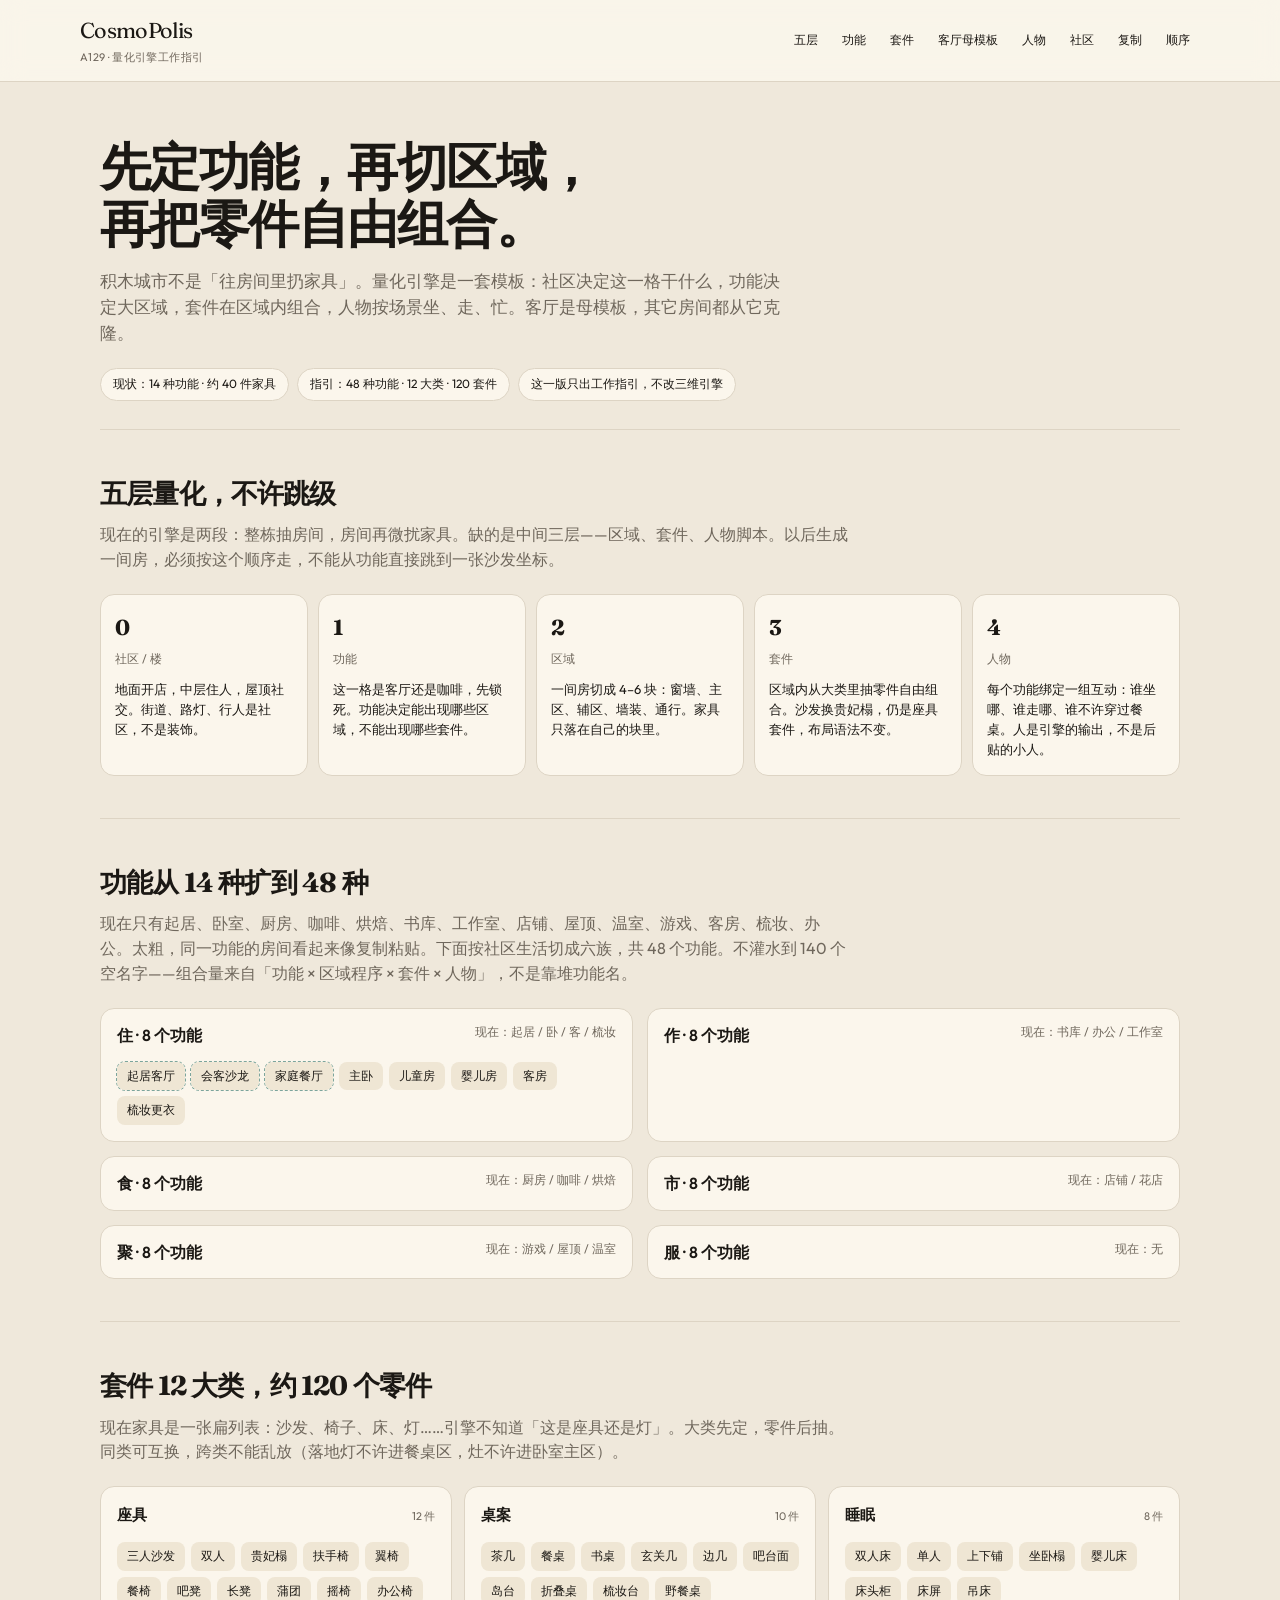
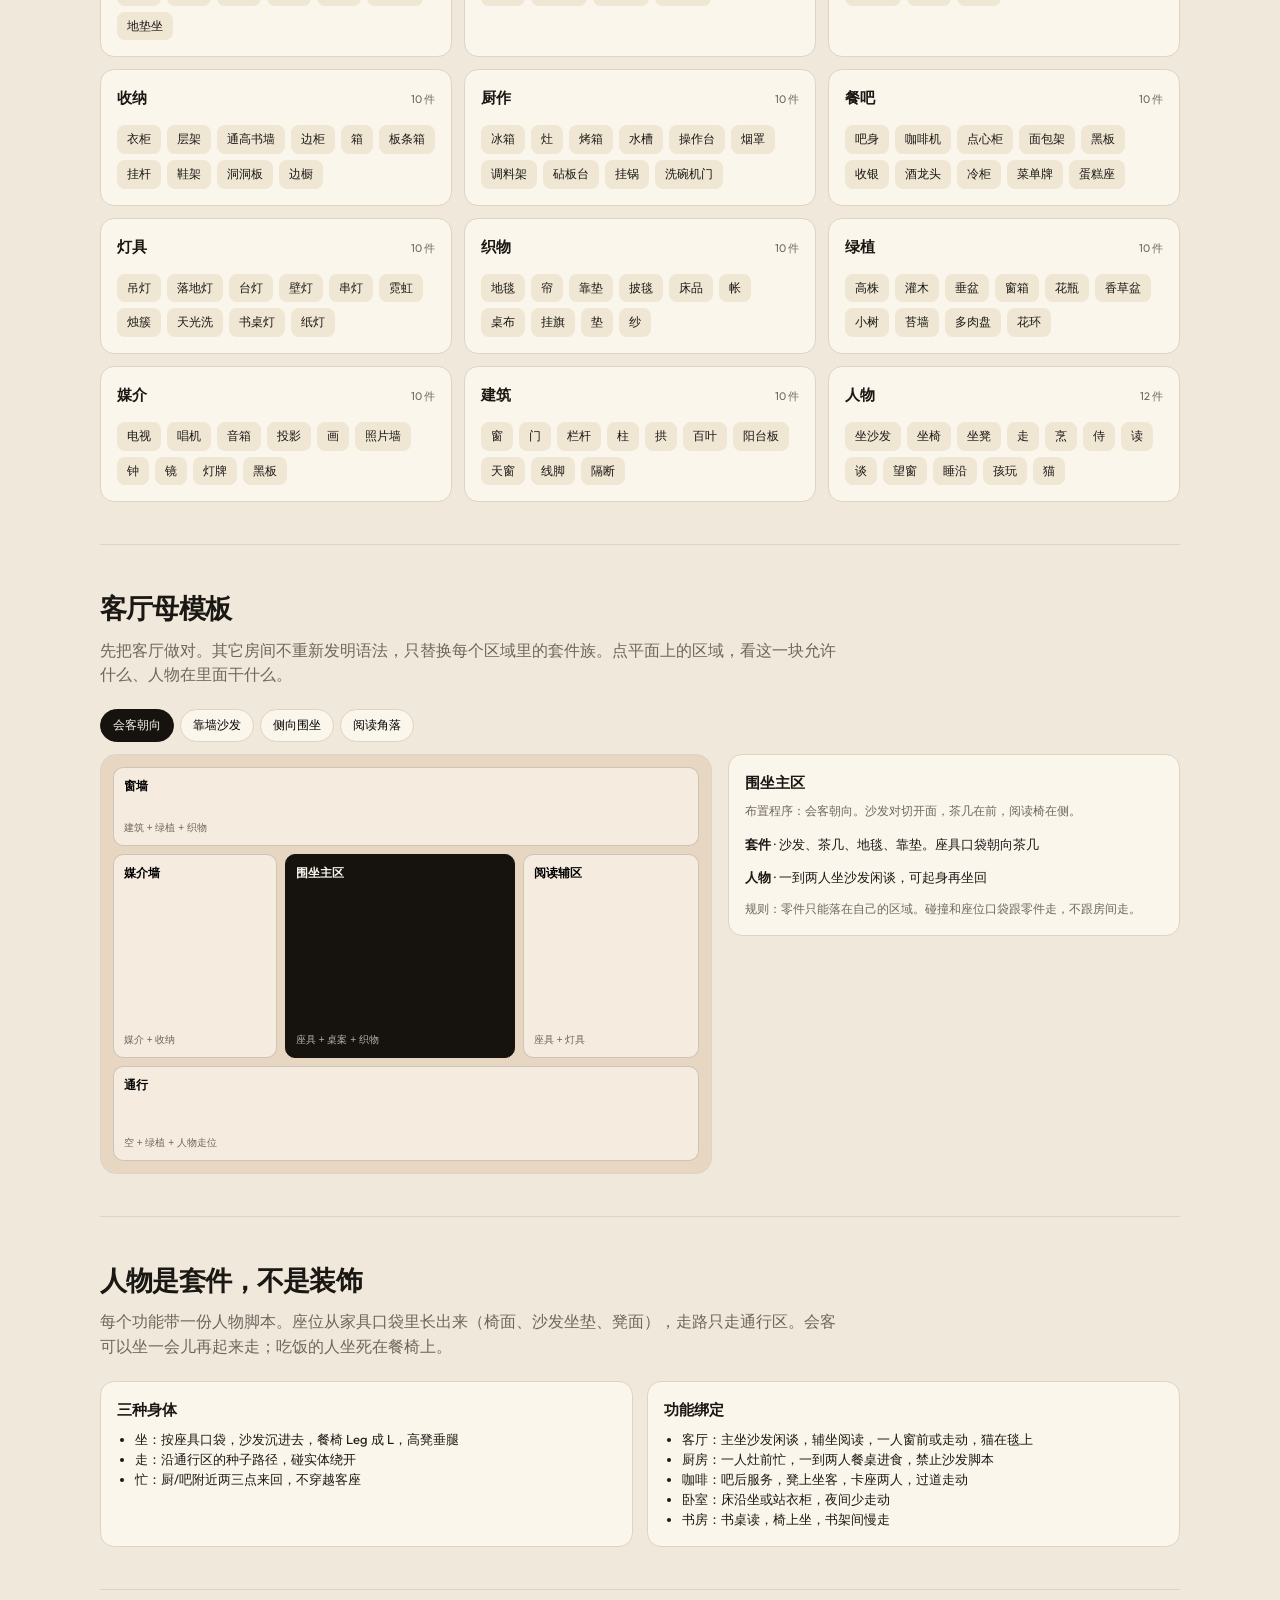
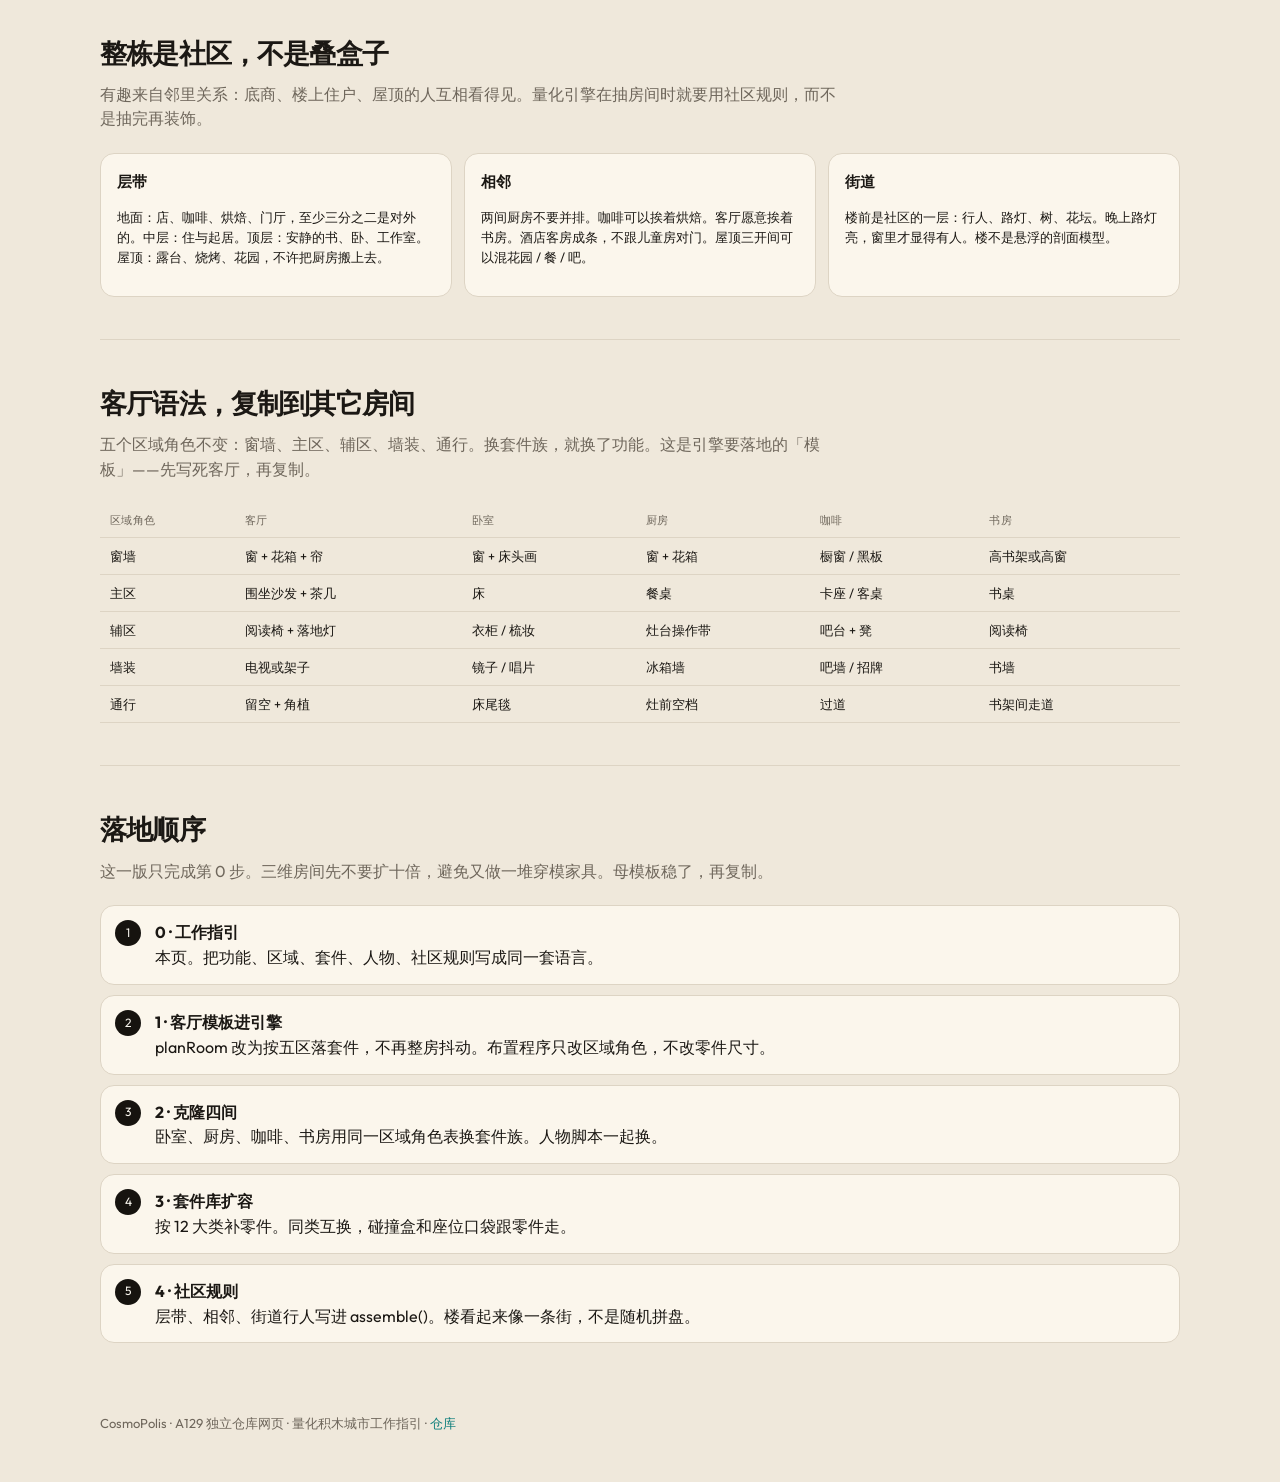
==== index.html @ ed9d6961 "CosmoPolis 量化引擎工作指引：客厅母模板" ====
<!doctype html>
<html lang="zh-Hans">
<head>
  <meta charset="utf-8" />
  <meta name="viewport" content="width=device-width, initial-scale=1" />
  <title>CosmoPolis · 量化引擎工作指引</title>
  <meta name="description" content="A129 独立仓库网页。积木城市的量化设计引擎：先定功能，再切区域，再拼套件，人物按场景互动。客厅是母模板。" />
  <link rel="icon" href="./favicon.svg" type="image/svg+xml" />
  <link rel="preconnect" href="https://fonts.googleapis.com" />
  <link rel="preconnect" href="https://fonts.gstatic.com" crossorigin />
  <link href="https://fonts.googleapis.com/css2?family=Fraunces:opsz,wght@9..144,500;9..144,600;9..144,700&family=Outfit:wght@400;500;600&display=swap" rel="stylesheet" />
  <style>
    :root {
      --bg: #efe8db;
      --surface: #fbf6ec;
      --surface-2: #efe6d4;
      --fg: #1b1814;
      --muted: #6f675c;
      --faint: #9a9186;
      --accent: #0f7f7c;
      --accent-fg: #f7f4ec;
      --ink: #16130f;
      --line: #ddd4c4;
      --display: "Fraunces", ui-serif, Georgia, serif;
      --sans: "Outfit", ui-sans-serif, system-ui, sans-serif;
      --radius: 16px;
      --shadow: 0 10px 40px rgba(22, 19, 15, 0.08);
    }
    * { box-sizing: border-box; }
    html { scroll-behavior: smooth; }
    body {
      margin: 0;
      background: var(--bg);
      color: var(--fg);
      font-family: var(--sans);
      line-height: 1.55;
      -webkit-font-smoothing: antialiased;
    }
    a { color: var(--accent); text-decoration: none; }
    a:hover { text-decoration: underline; }
    .wrap { max-width: 1120px; margin: 0 auto; padding: 0 20px; }
    header.top {
      position: sticky; top: 0; z-index: 20;
      background: color-mix(in oklab, var(--surface) 88%, transparent);
      backdrop-filter: blur(12px);
      border-bottom: 1px solid var(--line);
    }
    .top-inner { display: flex; align-items: center; justify-content: space-between; gap: 16px; padding: 14px 0; }
    .brand { font-family: var(--display); font-size: 1.35rem; letter-spacing: -0.03em; }
    .brand span { display: block; font-family: var(--sans); font-size: 11px; color: var(--muted); letter-spacing: 0.04em; margin-top: 2px; }
    nav.toc { display: flex; gap: 4px; flex-wrap: wrap; }
    nav.toc a {
      color: var(--fg); font-size: 12px; padding: 6px 10px; border-radius: 999px;
      background: transparent; text-decoration: none;
    }
    nav.toc a:hover, nav.toc a.on { background: var(--ink); color: var(--accent-fg); }
    .hero { padding: 56px 0 28px; }
    h1 { font-family: var(--display); font-size: clamp(2.1rem, 4vw, 3.4rem); line-height: 1.12; letter-spacing: -0.03em; margin: 0 0 16px; font-weight: 600; }
    .lede { font-size: 1.05rem; color: var(--muted); max-width: 62ch; margin: 0; }
    .pills { display: flex; flex-wrap: wrap; gap: 8px; margin-top: 22px; }
    .pill { font-size: 12px; padding: 6px 12px; border-radius: 999px; background: var(--surface); border: 1px solid var(--line); }
    section { padding: 42px 0; border-top: 1px solid var(--line); }
    h2 { font-family: var(--display); font-size: 1.7rem; margin: 0 0 8px; letter-spacing: -0.03em; }
    h3 { font-size: 0.92rem; margin: 22px 0 10px; letter-spacing: 0.04em; text-transform: uppercase; color: var(--muted); font-weight: 600; }
    p.sec { color: var(--muted); max-width: 68ch; margin: 0 0 22px; }
    .layers { display: grid; grid-template-columns: repeat(5, 1fr); gap: 10px; }
    .layer {
      background: var(--surface); border: 1px solid var(--line); border-radius: 14px; padding: 16px 14px;
      min-height: 148px;
    }
    .layer b { display: block; font-family: var(--display); font-size: 1.35rem; letter-spacing: -0.03em; }
    .layer small { display: block; color: var(--muted); font-size: 12px; margin: 6px 0 10px; }
    .layer p { margin: 0; font-size: 13px; }
    .grid-2 { display: grid; grid-template-columns: 1fr 1fr; gap: 14px; }
    .grid-3 { display: grid; grid-template-columns: repeat(3, 1fr); gap: 12px; }
    .card { background: var(--surface); border: 1px solid var(--line); border-radius: 14px; padding: 16px; }
    .card h4 { margin: 0 0 8px; font-size: 15px; }
    .card p, .card li { font-size: 13px; color: var(--fg); }
    .card ul { margin: 0; padding-left: 1.1em; }
    .fam { border: 1px solid var(--line); border-radius: 14px; background: var(--surface); overflow: hidden; }
    .fam summary {
      cursor: pointer; list-style: none; padding: 14px 16px; font-weight: 600; display: flex; justify-content: space-between; gap: 12px;
    }
    .fam summary::-webkit-details-marker { display: none; }
    .fam summary em { font-style: normal; color: var(--muted); font-weight: 400; font-size: 12px; }
    .fam .body { padding: 0 16px 16px; display: flex; flex-wrap: wrap; gap: 6px; }
    .chip { font-size: 12px; padding: 5px 10px; border-radius: 8px; background: var(--surface-2); }
    .now { outline: 1px dashed color-mix(in oklab, var(--accent) 55%, var(--line)); }
    .kit-head { display: flex; justify-content: space-between; align-items: baseline; gap: 8px; margin-bottom: 8px; }
    .kit-head span { font-size: 11px; color: var(--muted); }
    .plan-wrap { display: grid; grid-template-columns: 1.15fr 0.85fr; gap: 16px; align-items: start; }
    .plan {
      background: #e7d7c2; border-radius: 16px; padding: 12px; display: grid;
      grid-template-columns: 28% 1fr 30%;
      grid-template-rows: 20% 1fr 24%;
      min-height: 420px; gap: 8px;
      border: 1px solid var(--line);
    }
    .zone {
      border: 1px solid color-mix(in oklab, var(--ink) 18%, transparent);
      border-radius: 10px; background: color-mix(in oklab, var(--surface) 70%, transparent);
      padding: 10px; cursor: pointer; font-size: 12px; display: flex; flex-direction: column; justify-content: space-between;
      transition: background 150ms cubic-bezier(0.22, 1, 0.36, 1), transform 150ms cubic-bezier(0.22, 1, 0.36, 1);
    }
    .zone:hover { background: var(--surface); }
    .zone.active { background: var(--ink); color: var(--accent-fg); border-color: var(--ink); }
    .zone.active small { color: color-mix(in oklab, var(--accent-fg) 70%, transparent); }
    .zone small { color: var(--muted); }
    .z-win { grid-column: 1 / -1; }
    .z-circ { grid-column: 1 / -1; }
    .prog { display: flex; flex-wrap: wrap; gap: 6px; margin: 0 0 12px; }
    .prog button {
      font: inherit; font-size: 12px; border: 1px solid var(--line); background: var(--surface); border-radius: 999px; padding: 6px 12px; cursor: pointer;
    }
    .prog button.on { background: var(--ink); color: var(--accent-fg); border-color: var(--ink); }
    table { width: 100%; border-collapse: collapse; font-size: 13px; }
    th, td { text-align: left; padding: 8px 10px; border-bottom: 1px solid var(--line); vertical-align: top; }
    th { color: var(--muted); font-weight: 500; font-size: 11px; letter-spacing: 0.04em; text-transform: uppercase; }
    .steps { counter-reset: step; display: grid; gap: 10px; }
    .step { background: var(--surface); border: 1px solid var(--line); border-radius: 14px; padding: 14px 16px 14px 54px; position: relative; }
    .step::before {
      counter-increment: step; content: counter(step);
      position: absolute; left: 14px; top: 14px; width: 26px; height: 26px; border-radius: 50%;
      background: var(--ink); color: var(--accent-fg); display: grid; place-items: center; font-size: 12px;
    }
    footer { padding: 28px 0 48px; color: var(--muted); font-size: 13px; }
    @media (max-width: 860px) {
      .layers, .grid-2, .grid-3, .plan-wrap { grid-template-columns: 1fr; }
      .plan { min-height: 360px; }
      nav.toc { display: none; }
      h1 { font-size: 2rem; }
    }
    @media (prefers-reduced-motion: reduce) {
      html { scroll-behavior: auto; }
      .zone { transition: none; }
    }
  </style>
</head>
<body>
  <header class="top">
    <div class="wrap top-inner">
      <div class="brand">CosmoPolis<span>A129 · 量化引擎工作指引</span></div>
      <nav class="toc">
        <a href="#layers">五层</a>
        <a href="#functions">功能</a>
        <a href="#kits">套件</a>
        <a href="#living">客厅母模板</a>
        <a href="#people">人物</a>
        <a href="#city">社区</a>
        <a href="#clone">复制</a>
        <a href="#phases">顺序</a>
      </nav>
    </div>
  </header>

  <main class="wrap">
    <div class="hero">
      <h1>先定功能，再切区域，<br />再把零件自由组合。</h1>
      <p class="lede">
        积木城市不是「往房间里扔家具」。量化引擎是一套模板：社区决定这一格干什么，功能决定大区域，套件在区域内组合，人物按场景坐、走、忙。客厅是母模板，其它房间都从它克隆。
      </p>
      <div class="pills">
        <span class="pill">现状：14 种功能 · 约 40 件家具</span>
        <span class="pill">指引：48 种功能 · 12 大类 · 120 套件</span>
        <span class="pill">这一版只出工作指引，不改三维引擎</span>
      </div>
    </div>

    <section id="layers">
      <h2>五层量化，不许跳级</h2>
      <p class="sec">现在的引擎是两段：整栋抽房间，房间再微扰家具。缺的是中间三层——区域、套件、人物脚本。以后生成一间房，必须按这个顺序走，不能从功能直接跳到一张沙发坐标。</p>
      <div class="layers">
        <article class="layer">
          <b>0</b><small>社区 / 楼</small>
          <p>地面开店，中层住人，屋顶社交。街道、路灯、行人是社区，不是装饰。</p>
        </article>
        <article class="layer">
          <b>1</b><small>功能</small>
          <p>这一格是客厅还是咖啡，先锁死。功能决定能出现哪些区域，不能出现哪些套件。</p>
        </article>
        <article class="layer">
          <b>2</b><small>区域</small>
          <p>一间房切成 4–6 块：窗墙、主区、辅区、墙装、通行。家具只落在自己的块里。</p>
        </article>
        <article class="layer">
          <b>3</b><small>套件</small>
          <p>区域内从大类里抽零件自由组合。沙发换贵妃榻，仍是座具套件，布局语法不变。</p>
        </article>
        <article class="layer">
          <b>4</b><small>人物</small>
          <p>每个功能绑定一组互动：谁坐哪、谁走哪、谁不许穿过餐桌。人是引擎的输出，不是后贴的小人。</p>
        </article>
      </div>
    </section>

    <section id="functions">
      <h2>功能从 14 种扩到 48 种</h2>
      <p class="sec">
        现在只有起居、卧室、厨房、咖啡、烘焙、书库、工作室、店铺、屋顶、温室、游戏、客房、梳妆、办公。太粗，同一功能的房间看起来像复制粘贴。下面按社区生活切成六族，共 48 个功能。不灌水到 140 个空名字——组合量来自「功能 × 区域程序 × 套件 × 人物」，不是靠堆功能名。
      </p>
      <div class="grid-2" id="fn-list"></div>
    </section>

    <section id="kits">
      <h2>套件 12 大类，约 120 个零件</h2>
      <p class="sec">
        现在家具是一张扁列表：沙发、椅子、床、灯……引擎不知道「这是座具还是灯」。大类先定，零件后抽。同类可互换，跨类不能乱放（落地灯不许进餐桌区，灶不许进卧室主区）。
      </p>
      <div class="grid-3" id="kit-list"></div>
    </section>

    <section id="living">
      <h2>客厅母模板</h2>
      <p class="sec">先把客厅做对。其它房间不重新发明语法，只替换每个区域里的套件族。点平面上的区域，看这一块允许什么、人物在里面干什么。</p>
      <div class="prog" id="programs"></div>
      <div class="plan-wrap">
        <div>
          <div class="plan" id="plan"></div>
        </div>
        <aside class="card" id="zone-detail">
          <h4>点一个区域</h4>
          <p>窗墙、围坐、阅读角、媒介墙、通行，五块把一间客厅说完。</p>
        </aside>
      </div>
    </section>

    <section id="people">
      <h2>人物是套件，不是装饰</h2>
      <p class="sec">每个功能带一份人物脚本。座位从家具口袋里长出来（椅面、沙发坐垫、凳面），走路只走通行区。会客可以坐一会儿再起来走；吃饭的人坐死在餐椅上。</p>
      <div class="grid-2">
        <article class="card">
          <h4>三种身体</h4>
          <ul>
            <li>坐：按座具口袋，沙发沉进去，餐椅 Leg 成 L，高凳垂腿</li>
            <li>走：沿通行区的种子路径，碰实体绕开</li>
            <li>忙：厨/吧附近两三点来回，不穿越客座</li>
          </ul>
        </article>
        <article class="card">
          <h4>功能绑定</h4>
          <ul>
            <li>客厅：主坐沙发闲谈，辅坐阅读，一人窗前或走动，猫在毯上</li>
            <li>厨房：一人灶前忙，一到两人餐桌进食，禁止沙发脚本</li>
            <li>咖啡：吧后服务，凳上坐客，卡座两人，过道走动</li>
            <li>卧室：床沿坐或站衣柜，夜间少走动</li>
            <li>书房：书桌读，椅上坐，书架间慢走</li>
          </ul>
        </article>
      </div>
    </section>

    <section id="city">
      <h2>整栋是社区，不是叠盒子</h2>
      <p class="sec">有趣来自邻里关系：底商、楼上住户、屋顶的人互相看得见。量化引擎在抽房间时就要用社区规则，而不是抽完再装饰。</p>
      <div class="grid-3">
        <article class="card">
          <h4>层带</h4>
          <p>地面：店、咖啡、烘焙、门厅，至少三分之二是对外的。中层：住与起居。顶层：安静的书、卧、工作室。屋顶：露台、烧烤、花园，不许把厨房搬上去。</p>
        </article>
        <article class="card">
          <h4>相邻</h4>
          <p>两间厨房不要并排。咖啡可以挨着烘焙。客厅愿意挨着书房。酒店客房成条，不跟儿童房对门。屋顶三开间可以混花园 / 餐 / 吧。</p>
        </article>
        <article class="card">
          <h4>街道</h4>
          <p>楼前是社区的一层：行人、路灯、树、花坛。晚上路灯亮，窗里才显得有人。楼不是悬浮的剖面模型。</p>
        </article>
      </div>
    </section>

    <section id="clone">
      <h2>客厅语法，复制到其它房间</h2>
      <p class="sec">五个区域角色不变：窗墙、主区、辅区、墙装、通行。换套件族，就换了功能。这是引擎要落地的「模板」——先写死客厅，再复制。</p>
      <div style="overflow-x:auto">
        <table>
          <thead>
            <tr><th>区域角色</th><th>客厅</th><th>卧室</th><th>厨房</th><th>咖啡</th><th>书房</th></tr>
          </thead>
          <tbody>
            <tr><td>窗墙</td><td>窗 + 花箱 + 帘</td><td>窗 + 床头画</td><td>窗 + 花箱</td><td>橱窗 / 黑板</td><td>高书架或高窗</td></tr>
            <tr><td>主区</td><td>围坐沙发 + 茶几</td><td>床</td><td>餐桌</td><td>卡座 / 客桌</td><td>书桌</td></tr>
            <tr><td>辅区</td><td>阅读椅 + 落地灯</td><td>衣柜 / 梳妆</td><td>灶台操作带</td><td>吧台 + 凳</td><td>阅读椅</td></tr>
            <tr><td>墙装</td><td>电视或架子</td><td>镜子 / 唱片</td><td>冰箱墙</td><td>吧墙 / 招牌</td><td>书墙</td></tr>
            <tr><td>通行</td><td>留空 + 角植</td><td>床尾毯</td><td>灶前空档</td><td>过道</td><td>书架间走道</td></tr>
          </tbody>
        </table>
      </div>
    </section>

    <section id="phases">
      <h2>落地顺序</h2>
      <p class="sec">这一版只完成第 0 步。三维房间先不要扩十倍，避免又做一堆穿模家具。母模板稳了，再复制。</p>
      <div class="steps">
        <div class="step"><strong>0 · 工作指引</strong><br />本页。把功能、区域、套件、人物、社区规则写成同一套语言。</div>
        <div class="step"><strong>1 · 客厅模板进引擎</strong><br />planRoom 改为按五区落套件，不再整房抖动。布置程序只改区域角色，不改零件尺寸。</div>
        <div class="step"><strong>2 · 克隆四间</strong><br />卧室、厨房、咖啡、书房用同一区域角色表换套件族。人物脚本一起换。</div>
        <div class="step"><strong>3 · 套件库扩容</strong><br />按 12 大类补零件。同类互换，碰撞盒和座位口袋跟零件走。</div>
        <div class="step"><strong>4 · 社区规则</strong><br />层带、相邻、街道行人写进 assemble()。楼看起来像一条街，不是随机拼盘。</div>
      </div>
    </section>

    <footer>
      CosmoPolis · A129 独立仓库网页 · 量化积木城市工作指引
      · <a href="https://github.com/dannyling111/a129-cosmopolis">仓库</a>
    </footer>
  </main>

  <script>
    const FNS = [
      { id: "dwell", name: "住", n: "8", now: "起居 / 卧 / 客 / 梳妆", items: ["起居客厅","会客沙龙","家庭餐厅","主卧","儿童房","婴儿房","客房","梳妆更衣"] },
      { id: "make", name: "作", n: "8", now: "书库 / 办公 / 工作室", items: ["书房","墙到墙书库","共工位","音乐室","画室","缝纫间","木作间","暗房"] },
      { id: "cook", name: "食", n: "8", now: "厨房 / 咖啡 / 烘焙", items: ["家庭厨房","开放餐厨","咖啡吧","烘焙工坊","茶室","酒铺吧","果汁吧","街角馅饼"] },
      { id: "shop", name: "市", n: "8", now: "店铺 / 花店", items: ["花店","书店","杂货","唱片行","服装橱窗","理发","自行车铺","门厅接待"] },
      { id: "gather", name: "聚", n: "8", now: "游戏 / 屋顶 / 温室", items: ["儿童游戏","小展厅","放映角","瑜伽垫间","温室","屋顶花园","屋顶烧烤","屋顶餐廊"] },
      { id: "service", name: "服", n: "8", now: "无", items: ["楼梯厅","洗衣","信箱间","车棚","储藏","水房花槽","值班小间","连廊"] },
    ];
    const KITS = [
      { name: "座具", n: 12, items: ["三人沙发","双人","贵妃榻","扶手椅","翼椅","餐椅","吧凳","长凳","蒲团","摇椅","办公椅","地垫坐"] },
      { name: "桌案", n: 10, items: ["茶几","餐桌","书桌","玄关几","边几","吧台面","岛台","折叠桌","梳妆台","野餐桌"] },
      { name: "睡眠", n: 8, items: ["双人床","单人","上下铺","坐卧榻","婴儿床","床头柜","床屏","吊床"] },
      { name: "收纳", n: 10, items: ["衣柜","层架","通高书墙","边柜","箱","板条箱","挂杆","鞋架","洞洞板","边橱"] },
      { name: "厨作", n: 10, items: ["冰箱","灶","烤箱","水槽","操作台","烟罩","调料架","砧板台","挂锅","洗碗机门"] },
      { name: "餐吧", n: 10, items: ["吧身","咖啡机","点心柜","面包架","黑板","收银","酒龙头","冷柜","菜单牌","蛋糕座"] },
      { name: "灯具", n: 10, items: ["吊灯","落地灯","台灯","壁灯","串灯","霓虹","烛簇","天光洗","书桌灯","纸灯"] },
      { name: "织物", n: 10, items: ["地毯","帘","靠垫","披毯","床品","帐","桌布","挂旗","垫","纱"] },
      { name: "绿植", n: 10, items: ["高株","灌木","垂盆","窗箱","花瓶","香草盆","小树","苔墙","多肉盘","花环"] },
      { name: "媒介", n: 10, items: ["电视","唱机","音箱","投影","画","照片墙","钟","镜","灯牌","黑板"] },
      { name: "建筑", n: 10, items: ["窗","门","栏杆","柱","拱","百叶","阳台板","天窗","线脚","隔断"] },
      { name: "人物", n: 12, items: ["坐沙发","坐椅","坐凳","走","烹","侍","读","谈","望窗","睡沿","孩玩","猫"] },
    ];
    const PROGRAMS = [
      { id: 0, name: "会客朝向", hint: "沙发对切开面，茶几在前，阅读椅在侧。" },
      { id: 1, name: "靠墙沙发", hint: "沙发贴窗墙，围坐退到房间深处。" },
      { id: 2, name: "侧向围坐", hint: "沙发沿侧墙，媒介墙正对切开面。" },
      { id: 3, name: "阅读角落", hint: "主区缩小，阅读椅和灯变成主角。" },
    ];
    const ZONES = [
      { id: "win", name: "窗墙", cls: "z-win", kits: "窗、花箱、帘、窗下暖气或矮柜", people: "可站一人望街，不设座", role: "建筑 + 绿植 + 织物" },
      { id: "media", name: "媒介墙", cls: "", kits: "电视或通高架、画、唱片、落地灯避开主区", people: "不坐在这里，只经过", role: "媒介 + 收纳" },
      { id: "lounge", name: "围坐主区", cls: "", kits: "沙发、茶几、地毯、靠垫。座具口袋朝向茶几", people: "一到两人坐沙发闲谈，可起身再坐回", role: "座具 + 桌案 + 织物" },
      { id: "read", name: "阅读辅区", cls: "", kits: "扶手椅、边几、落地灯、一小盆绿植", people: "一人坐着读，面向主区或窗", role: "座具 + 灯具" },
      { id: "circ", name: "通行", cls: "z-circ", kits: "角植、偶尔猫。禁止大餐桌、禁止落地灯插在路中间", people: "走动只走这一带，路径绕开主区和辅区", role: "空 + 绿植 + 人物走位" },
    ];

    const fnBox = document.getElementById("fn-list");
    FNS.forEach((f) => {
      const d = document.createElement("details");
      d.className = "fam";
      d.open = f.id === "dwell";
      d.innerHTML = `<summary>${f.name} · ${f.items.length} 个功能 <em>现在：${f.now}</em></summary><div class="body">${f.items.map((x,i) => `<span class="chip${i<3 && f.id!=="service" ? " now" : ""}">${x}</span>`).join("")}</div>`;
      fnBox.appendChild(d);
    });

    const kitBox = document.getElementById("kit-list");
    KITS.forEach((k) => {
      const el = document.createElement("article");
      el.className = "card";
      el.innerHTML = `<div class="kit-head"><h4>${k.name}</h4><span>${k.items.length} 件</span></div><div class="body" style="display:flex;flex-wrap:wrap;gap:6px">${k.items.map((x) => `<span class="chip">${x}</span>`).join("")}</div>`;
      kitBox.appendChild(el);
    });

    const plan = document.getElementById("plan");
    const detail = document.getElementById("zone-detail");
    const prog = document.getElementById("programs");
    let activeProg = 0;
    let activeZone = "lounge";

    function renderPrograms() {
      prog.innerHTML = PROGRAMS.map((p) => `<button type="button" class="${p.id===activeProg?"on":""}" data-p="${p.id}">${p.name}</button>`).join("");
      prog.querySelectorAll("button").forEach((b) => b.onclick = () => { activeProg = +b.dataset.p; renderPrograms(); renderPlan(); renderDetail(); });
    }
    function renderPlan() {
      plan.innerHTML = ZONES.map((z) => `<button type="button" class="zone ${z.cls} ${z.id===activeZone?"active":""}" data-z="${z.id}"><strong>${z.name}</strong><small>${z.role}</small></button>`).join("");
      plan.querySelectorAll(".zone").forEach((b) => b.onclick = () => { activeZone = b.dataset.z; renderPlan(); renderDetail(); });
    }
    function renderDetail() {
      const z = ZONES.find((x) => x.id === activeZone);
      const p = PROGRAMS[activeProg];
      detail.innerHTML = `<h4>${z.name}</h4><p style="color:var(--muted);font-size:12px;margin:0 0 10px">布置程序：${p.name}。${p.hint}</p><p><strong>套件</strong> · ${z.kits}</p><p><strong>人物</strong> · ${z.people}</p><p style="color:var(--muted);font-size:12px;margin:12px 0 0">规则：零件只能落在自己的区域。碰撞和座位口袋跟零件走，不跟房间走。</p>`;
    }
    renderPrograms(); renderPlan(); renderDetail();
  </script>
</body>
</html>
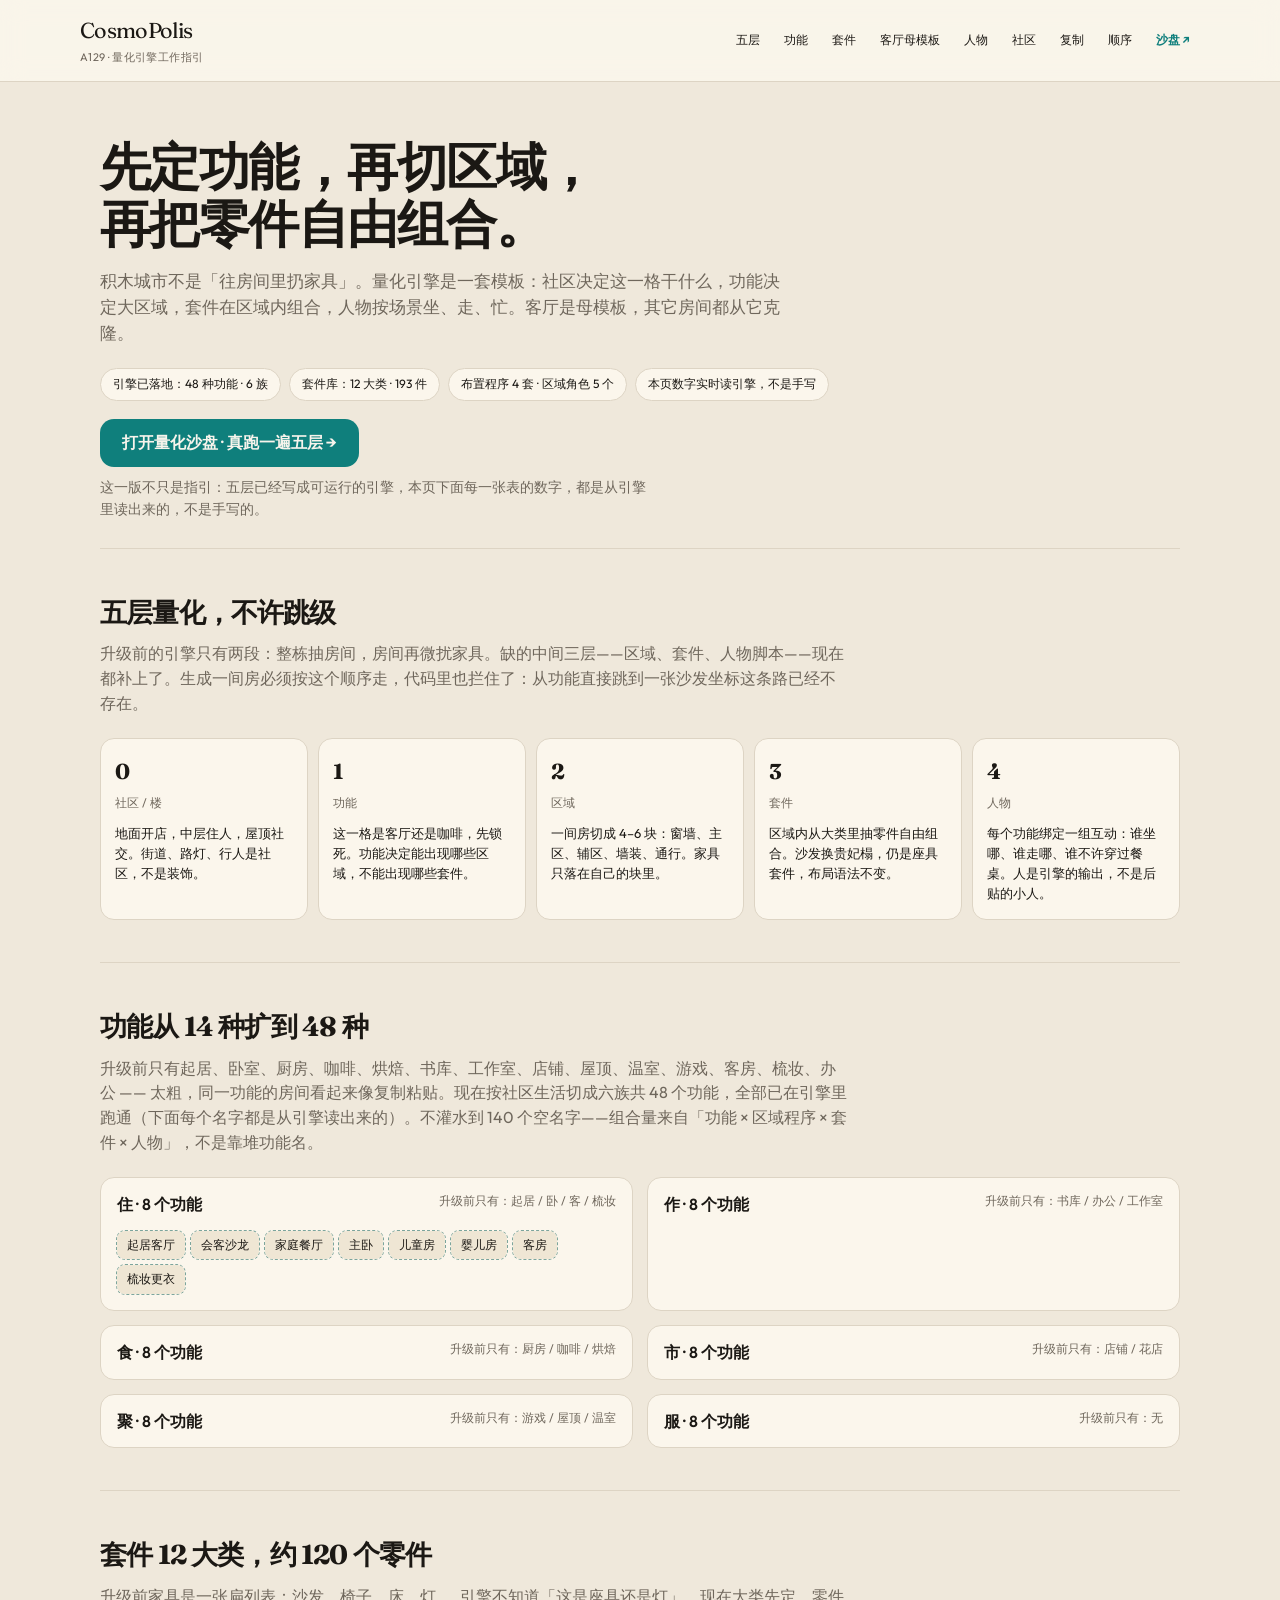
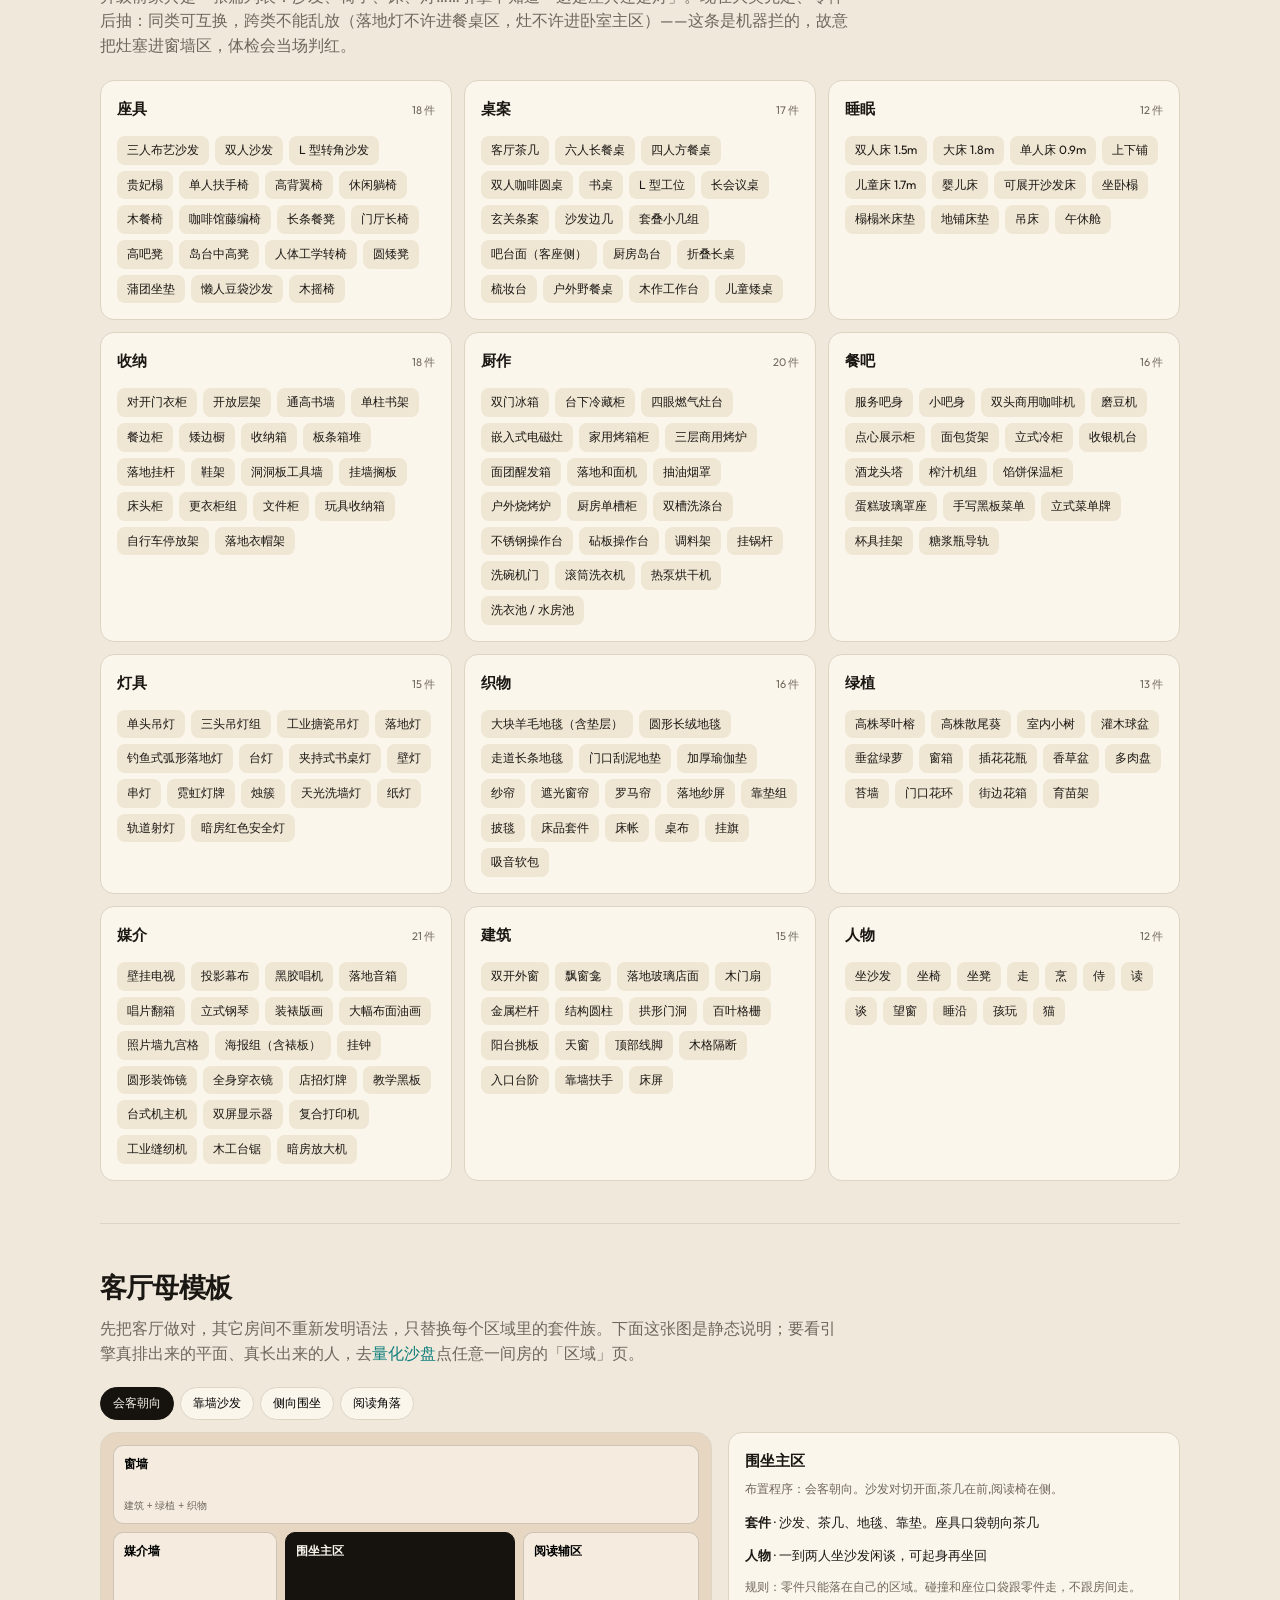
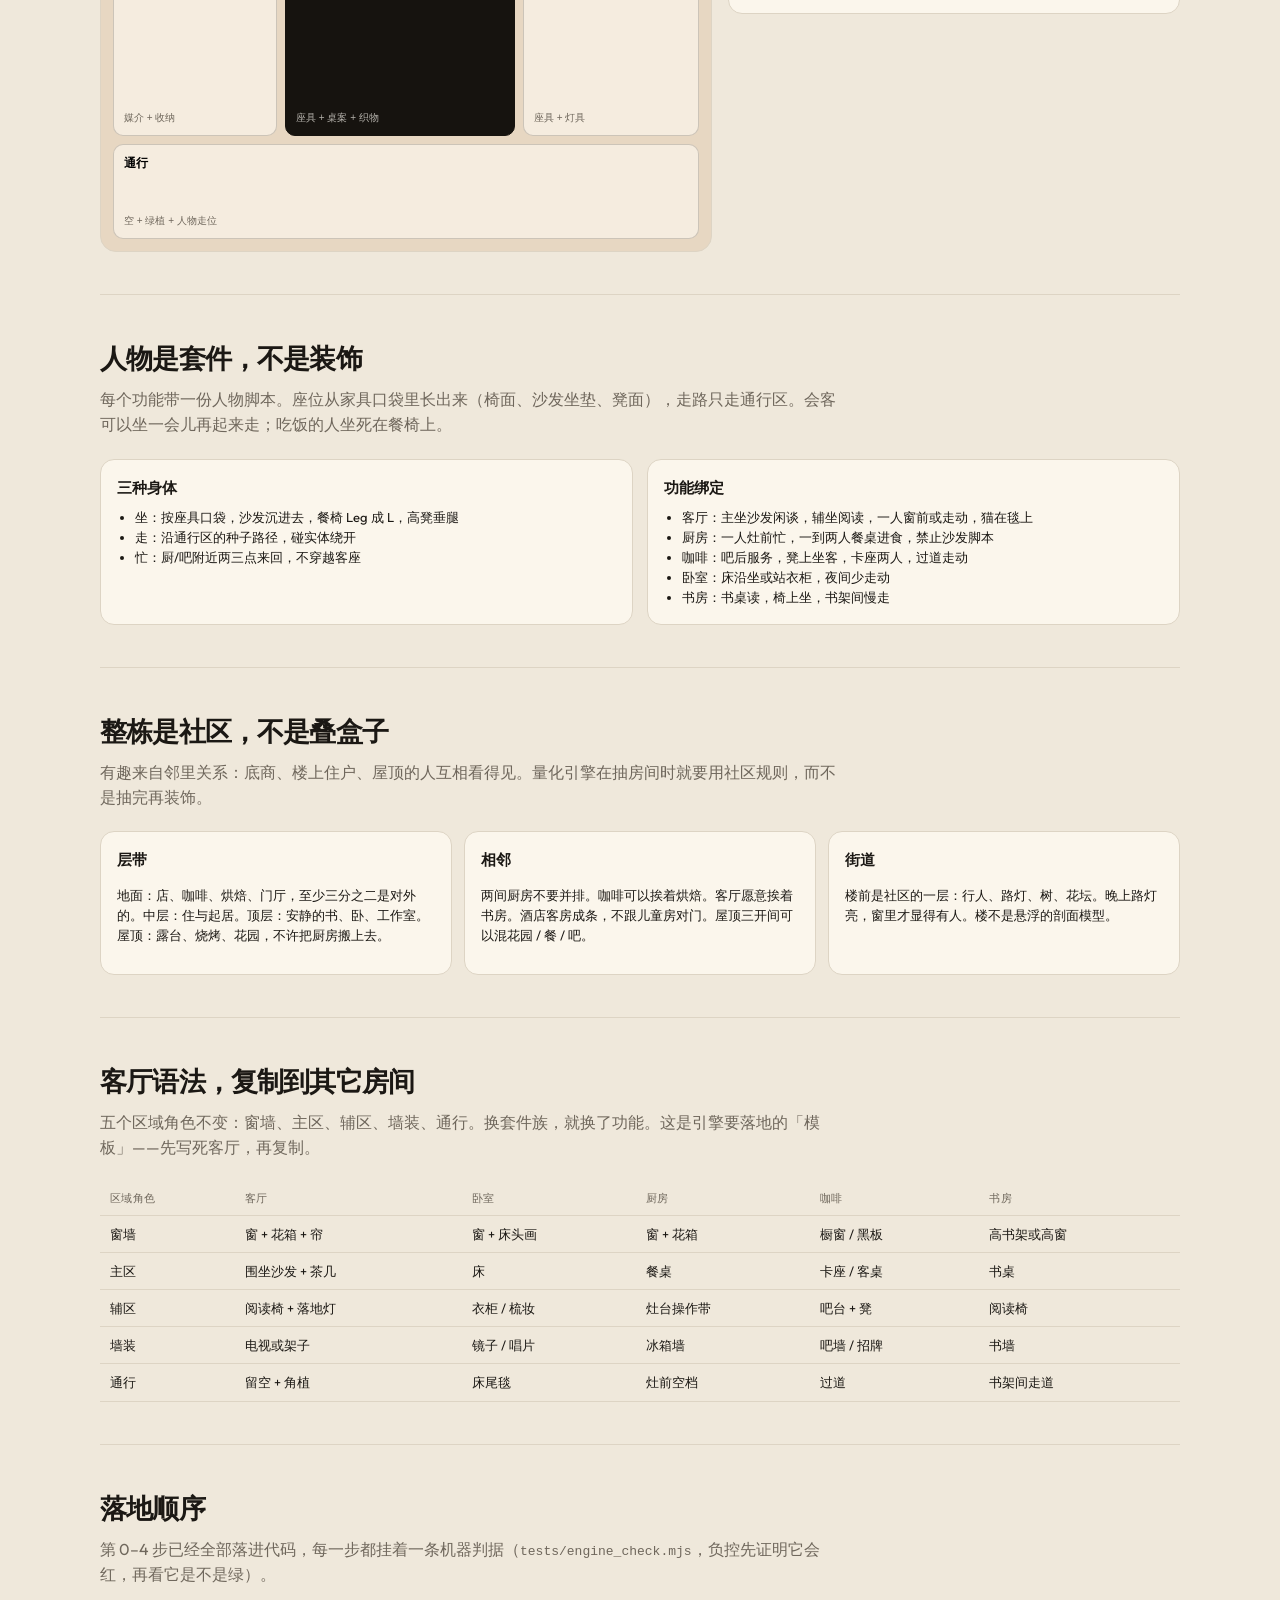
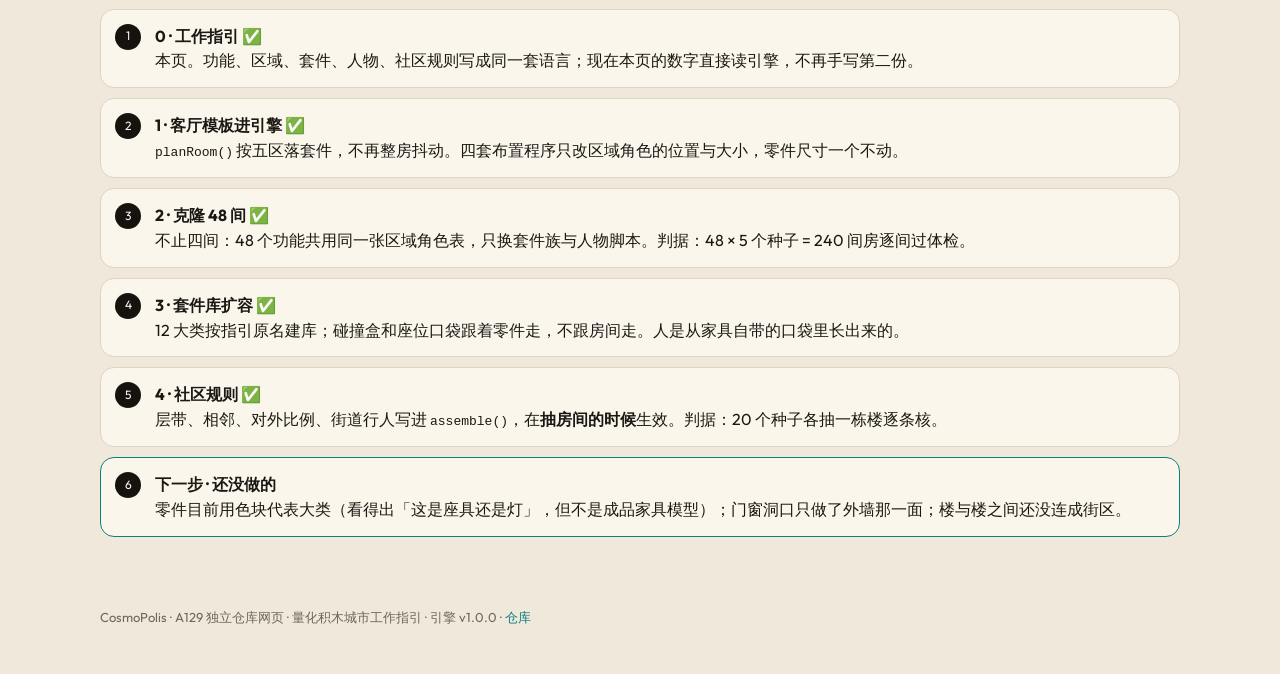
==== commit 01c8b489: "feat: 把量化指引升级成可运行引擎 + 量化沙盘 工作指引原来只有文字,五层(社区→功能→区域→套件→人物)没有一层能跑。 这一版把它写成零依赖 ES module 引擎,并加一个手机触控的沙盘页" ====
--- a/index.html
+++ b/index.html
@@ -149,6 +149,7 @@
         <a href="#city">社区</a>
         <a href="#clone">复制</a>
         <a href="#phases">顺序</a>
+        <a href="./studio.html" style="color:var(--accent);font-weight:600">沙盘 ↗</a>
       </nav>
     </div>
   </header>
@@ -159,16 +160,23 @@
       <p class="lede">
         积木城市不是「往房间里扔家具」。量化引擎是一套模板：社区决定这一格干什么，功能决定大区域，套件在区域内组合，人物按场景坐、走、忙。客厅是母模板，其它房间都从它克隆。
       </p>
-      <div class="pills">
-        <span class="pill">现状：14 种功能 · 约 40 件家具</span>
-        <span class="pill">指引：48 种功能 · 12 大类 · 120 套件</span>
-        <span class="pill">这一版只出工作指引，不改三维引擎</span>
-      </div>
+      <div class="pills" id="live-pills">
+        <span class="pill">正在读引擎…</span>
+      </div>
+      <p style="margin:18px 0 0">
+        <a href="./studio.html" style="display:inline-flex;align-items:center;gap:10px;min-height:48px;padding:0 22px;
+           background:var(--accent);color:var(--accent-fg);border-radius:14px;font-weight:600;text-decoration:none">
+          打开量化沙盘 · 真跑一遍五层 →
+        </a>
+      </p>
+      <p class="lede" style="font-size:14px;color:var(--muted);margin-top:10px">
+        这一版不只是指引：五层已经写成可运行的引擎，本页下面每一张表的数字，都是从引擎里读出来的，不是手写的。
+      </p>
     </div>
 
     <section id="layers">
       <h2>五层量化，不许跳级</h2>
-      <p class="sec">现在的引擎是两段：整栋抽房间，房间再微扰家具。缺的是中间三层——区域、套件、人物脚本。以后生成一间房，必须按这个顺序走，不能从功能直接跳到一张沙发坐标。</p>
+      <p class="sec">升级前的引擎只有两段：整栋抽房间，房间再微扰家具。缺的中间三层——区域、套件、人物脚本——现在都补上了。生成一间房必须按这个顺序走，代码里也拦住了：从功能直接跳到一张沙发坐标这条路已经不存在。</p>
       <div class="layers">
         <article class="layer">
           <b>0</b><small>社区 / 楼</small>
@@ -196,7 +204,7 @@
     <section id="functions">
       <h2>功能从 14 种扩到 48 种</h2>
       <p class="sec">
-        现在只有起居、卧室、厨房、咖啡、烘焙、书库、工作室、店铺、屋顶、温室、游戏、客房、梳妆、办公。太粗，同一功能的房间看起来像复制粘贴。下面按社区生活切成六族，共 48 个功能。不灌水到 140 个空名字——组合量来自「功能 × 区域程序 × 套件 × 人物」，不是靠堆功能名。
+        升级前只有起居、卧室、厨房、咖啡、烘焙、书库、工作室、店铺、屋顶、温室、游戏、客房、梳妆、办公 —— 太粗，同一功能的房间看起来像复制粘贴。现在按社区生活切成六族共 48 个功能，全部已在引擎里跑通（下面每个名字都是从引擎读出来的）。不灌水到 140 个空名字——组合量来自「功能 × 区域程序 × 套件 × 人物」，不是靠堆功能名。
       </p>
       <div class="grid-2" id="fn-list"></div>
     </section>
@@ -204,14 +212,14 @@
     <section id="kits">
       <h2>套件 12 大类，约 120 个零件</h2>
       <p class="sec">
-        现在家具是一张扁列表：沙发、椅子、床、灯……引擎不知道「这是座具还是灯」。大类先定，零件后抽。同类可互换，跨类不能乱放（落地灯不许进餐桌区，灶不许进卧室主区）。
+        升级前家具是一张扁列表：沙发、椅子、床、灯……引擎不知道「这是座具还是灯」。现在大类先定、零件后抽：同类可互换，跨类不能乱放（落地灯不许进餐桌区，灶不许进卧室主区）——这条是机器拦的，故意把灶塞进窗墙区，体检会当场判红。
       </p>
       <div class="grid-3" id="kit-list"></div>
     </section>
 
     <section id="living">
       <h2>客厅母模板</h2>
-      <p class="sec">先把客厅做对。其它房间不重新发明语法，只替换每个区域里的套件族。点平面上的区域，看这一块允许什么、人物在里面干什么。</p>
+      <p class="sec">先把客厅做对，其它房间不重新发明语法，只替换每个区域里的套件族。下面这张图是静态说明；要看引擎真排出来的平面、真长出来的人，去<a href="./studio.html">量化沙盘</a>点任意一间房的「区域」页。</p>
       <div class="prog" id="programs"></div>
       <div class="plan-wrap">
         <div>
@@ -289,51 +297,55 @@
 
     <section id="phases">
       <h2>落地顺序</h2>
-      <p class="sec">这一版只完成第 0 步。三维房间先不要扩十倍，避免又做一堆穿模家具。母模板稳了，再复制。</p>
+      <p class="sec">第 0–4 步已经全部落进代码，每一步都挂着一条机器判据（<code>tests/engine_check.mjs</code>，负控先证明它会红，再看它是不是绿）。</p>
       <div class="steps">
-        <div class="step"><strong>0 · 工作指引</strong><br />本页。把功能、区域、套件、人物、社区规则写成同一套语言。</div>
-        <div class="step"><strong>1 · 客厅模板进引擎</strong><br />planRoom 改为按五区落套件，不再整房抖动。布置程序只改区域角色，不改零件尺寸。</div>
-        <div class="step"><strong>2 · 克隆四间</strong><br />卧室、厨房、咖啡、书房用同一区域角色表换套件族。人物脚本一起换。</div>
-        <div class="step"><strong>3 · 套件库扩容</strong><br />按 12 大类补零件。同类互换，碰撞盒和座位口袋跟零件走。</div>
-        <div class="step"><strong>4 · 社区规则</strong><br />层带、相邻、街道行人写进 assemble()。楼看起来像一条街，不是随机拼盘。</div>
+        <div class="step"><strong>0 · 工作指引</strong> ✅<br />本页。功能、区域、套件、人物、社区规则写成同一套语言；现在本页的数字直接读引擎，不再手写第二份。</div>
+        <div class="step"><strong>1 · 客厅模板进引擎</strong> ✅<br /><code>planRoom()</code> 按五区落套件，不再整房抖动。四套布置程序只改区域角色的位置与大小，零件尺寸一个不动。</div>
+        <div class="step"><strong>2 · 克隆 48 间</strong> ✅<br />不止四间：48 个功能共用同一张区域角色表，只换套件族与人物脚本。判据：48 × 5 个种子 = 240 间房逐间过体检。</div>
+        <div class="step"><strong>3 · 套件库扩容</strong> ✅<br />12 大类按指引原名建库；碰撞盒和座位口袋跟着零件走，不跟房间走。人是从家具自带的口袋里长出来的。</div>
+        <div class="step"><strong>4 · 社区规则</strong> ✅<br />层带、相邻、对外比例、街道行人写进 <code>assemble()</code>，在<b>抽房间的时候</b>生效。判据：20 个种子各抽一栋楼逐条核。</div>
+        <div class="step" style="border-color:var(--accent)"><strong>下一步 · 还没做的</strong><br />零件目前用色块代表大类（看得出「这是座具还是灯」，但不是成品家具模型）；门窗洞口只做了外墙那一面；楼与楼之间还没连成街区。</div>
       </div>
     </section>
 
     <footer>
-      CosmoPolis · A129 独立仓库网页 · 量化积木城市工作指引
+      CosmoPolis · A129 独立仓库网页 · 量化积木城市工作指引 <span id="ver"></span>
       · <a href="https://github.com/dannyling111/a129-cosmopolis">仓库</a>
     </footer>
   </main>
 
-  <script>
-    const FNS = [
-      { id: "dwell", name: "住", n: "8", now: "起居 / 卧 / 客 / 梳妆", items: ["起居客厅","会客沙龙","家庭餐厅","主卧","儿童房","婴儿房","客房","梳妆更衣"] },
-      { id: "make", name: "作", n: "8", now: "书库 / 办公 / 工作室", items: ["书房","墙到墙书库","共工位","音乐室","画室","缝纫间","木作间","暗房"] },
-      { id: "cook", name: "食", n: "8", now: "厨房 / 咖啡 / 烘焙", items: ["家庭厨房","开放餐厨","咖啡吧","烘焙工坊","茶室","酒铺吧","果汁吧","街角馅饼"] },
-      { id: "shop", name: "市", n: "8", now: "店铺 / 花店", items: ["花店","书店","杂货","唱片行","服装橱窗","理发","自行车铺","门厅接待"] },
-      { id: "gather", name: "聚", n: "8", now: "游戏 / 屋顶 / 温室", items: ["儿童游戏","小展厅","放映角","瑜伽垫间","温室","屋顶花园","屋顶烧烤","屋顶餐廊"] },
-      { id: "service", name: "服", n: "8", now: "无", items: ["楼梯厅","洗衣","信箱间","车棚","储藏","水房花槽","值班小间","连廊"] },
-    ];
-    const KITS = [
-      { name: "座具", n: 12, items: ["三人沙发","双人","贵妃榻","扶手椅","翼椅","餐椅","吧凳","长凳","蒲团","摇椅","办公椅","地垫坐"] },
-      { name: "桌案", n: 10, items: ["茶几","餐桌","书桌","玄关几","边几","吧台面","岛台","折叠桌","梳妆台","野餐桌"] },
-      { name: "睡眠", n: 8, items: ["双人床","单人","上下铺","坐卧榻","婴儿床","床头柜","床屏","吊床"] },
-      { name: "收纳", n: 10, items: ["衣柜","层架","通高书墙","边柜","箱","板条箱","挂杆","鞋架","洞洞板","边橱"] },
-      { name: "厨作", n: 10, items: ["冰箱","灶","烤箱","水槽","操作台","烟罩","调料架","砧板台","挂锅","洗碗机门"] },
-      { name: "餐吧", n: 10, items: ["吧身","咖啡机","点心柜","面包架","黑板","收银","酒龙头","冷柜","菜单牌","蛋糕座"] },
-      { name: "灯具", n: 10, items: ["吊灯","落地灯","台灯","壁灯","串灯","霓虹","烛簇","天光洗","书桌灯","纸灯"] },
-      { name: "织物", n: 10, items: ["地毯","帘","靠垫","披毯","床品","帐","桌布","挂旗","垫","纱"] },
-      { name: "绿植", n: 10, items: ["高株","灌木","垂盆","窗箱","花瓶","香草盆","小树","苔墙","多肉盘","花环"] },
-      { name: "媒介", n: 10, items: ["电视","唱机","音箱","投影","画","照片墙","钟","镜","灯牌","黑板"] },
-      { name: "建筑", n: 10, items: ["窗","门","栏杆","柱","拱","百叶","阳台板","天窗","线脚","隔断"] },
-      { name: "人物", n: 12, items: ["坐沙发","坐椅","坐凳","走","烹","侍","读","谈","望窗","睡沿","孩玩","猫"] },
-    ];
-    const PROGRAMS = [
-      { id: 0, name: "会客朝向", hint: "沙发对切开面，茶几在前，阅读椅在侧。" },
-      { id: 1, name: "靠墙沙发", hint: "沙发贴窗墙，围坐退到房间深处。" },
-      { id: 2, name: "侧向围坐", hint: "沙发沿侧墙，媒介墙正对切开面。" },
-      { id: 3, name: "阅读角落", hint: "主区缩小，阅读椅和灯变成主角。" },
-    ];
+  <script type="module">
+    // 🔴 这一页不再自己存一份功能表/套件表 —— 全部从引擎读。
+    // 两份真理源必然会漂:指引说 120 件、引擎里是别的数,而谁都不会发现。
+    import { FUNCTIONS, FN_FAMILIES } from './engine/functions.mjs';
+    import { KITS as ENGINE_KITS, KIT_CATS } from './engine/kits.mjs';
+    import { PROGRAMS as ENGINE_PROGRAMS, ZONE_ROLES } from './engine/zones.mjs';
+
+    const FAM_NOW = { dwell:'起居 / 卧 / 客 / 梳妆', make:'书库 / 办公 / 工作室', cook:'厨房 / 咖啡 / 烘焙',
+                      shop:'店铺 / 花店', gather:'游戏 / 屋顶 / 温室', service:'无' };
+    const FNS = FN_FAMILIES.map(f => ({
+      id: f.id, name: f.cn, n: String(FUNCTIONS.filter(x => x.fam === f.id).length),
+      now: FAM_NOW[f.id] || '—',
+      items: FUNCTIONS.filter(x => x.fam === f.id).map(x => x.cn),
+    }));
+    const KITS = KIT_CATS.map(c => ({
+      name: c.cn,
+      items: ENGINE_KITS.filter(k => k.cat === c.id).map(k => k.cn),
+    }));
+    const PROGRAMS = ENGINE_PROGRAMS.map((p, i) => ({ id: i, name: p.cn, hint: p.hint }));
+
+    document.getElementById('live-pills').innerHTML = [
+      `引擎已落地：${FUNCTIONS.length} 种功能 · ${FN_FAMILIES.length} 族`,
+      `套件库：${KIT_CATS.length} 大类 · ${ENGINE_KITS.length} 件`,
+      `布置程序 ${ENGINE_PROGRAMS.length} 套 · 区域角色 ${ZONE_ROLES.length} 个`,
+      `本页数字实时读引擎，不是手写`,
+    ].map(t => `<span class="pill">${t}</span>`).join('');
+
+    import('./engine/index.mjs').then(m => {
+      document.getElementById('ver').textContent = '· 引擎 v' + m.COSMOPOLIS_VERSION;
+      console.log('COSMOPOLIS v' + m.COSMOPOLIS_VERSION);
+    });
+
     const ZONES = [
       { id: "win", name: "窗墙", cls: "z-win", kits: "窗、花箱、帘、窗下暖气或矮柜", people: "可站一人望街，不设座", role: "建筑 + 绿植 + 织物" },
       { id: "media", name: "媒介墙", cls: "", kits: "电视或通高架、画、唱片、落地灯避开主区", people: "不坐在这里，只经过", role: "媒介 + 收纳" },
@@ -347,7 +359,7 @@
       const d = document.createElement("details");
       d.className = "fam";
       d.open = f.id === "dwell";
-      d.innerHTML = `<summary>${f.name} · ${f.items.length} 个功能 <em>现在：${f.now}</em></summary><div class="body">${f.items.map((x,i) => `<span class="chip${i<3 && f.id!=="service" ? " now" : ""}">${x}</span>`).join("")}</div>`;
+      d.innerHTML = `<summary>${f.name} · ${f.items.length} 个功能 <em>升级前只有：${f.now}</em></summary><div class="body">${f.items.map((x) => `<span class="chip now">${x}</span>`).join("")}</div>`;
       fnBox.appendChild(d);
     });
 
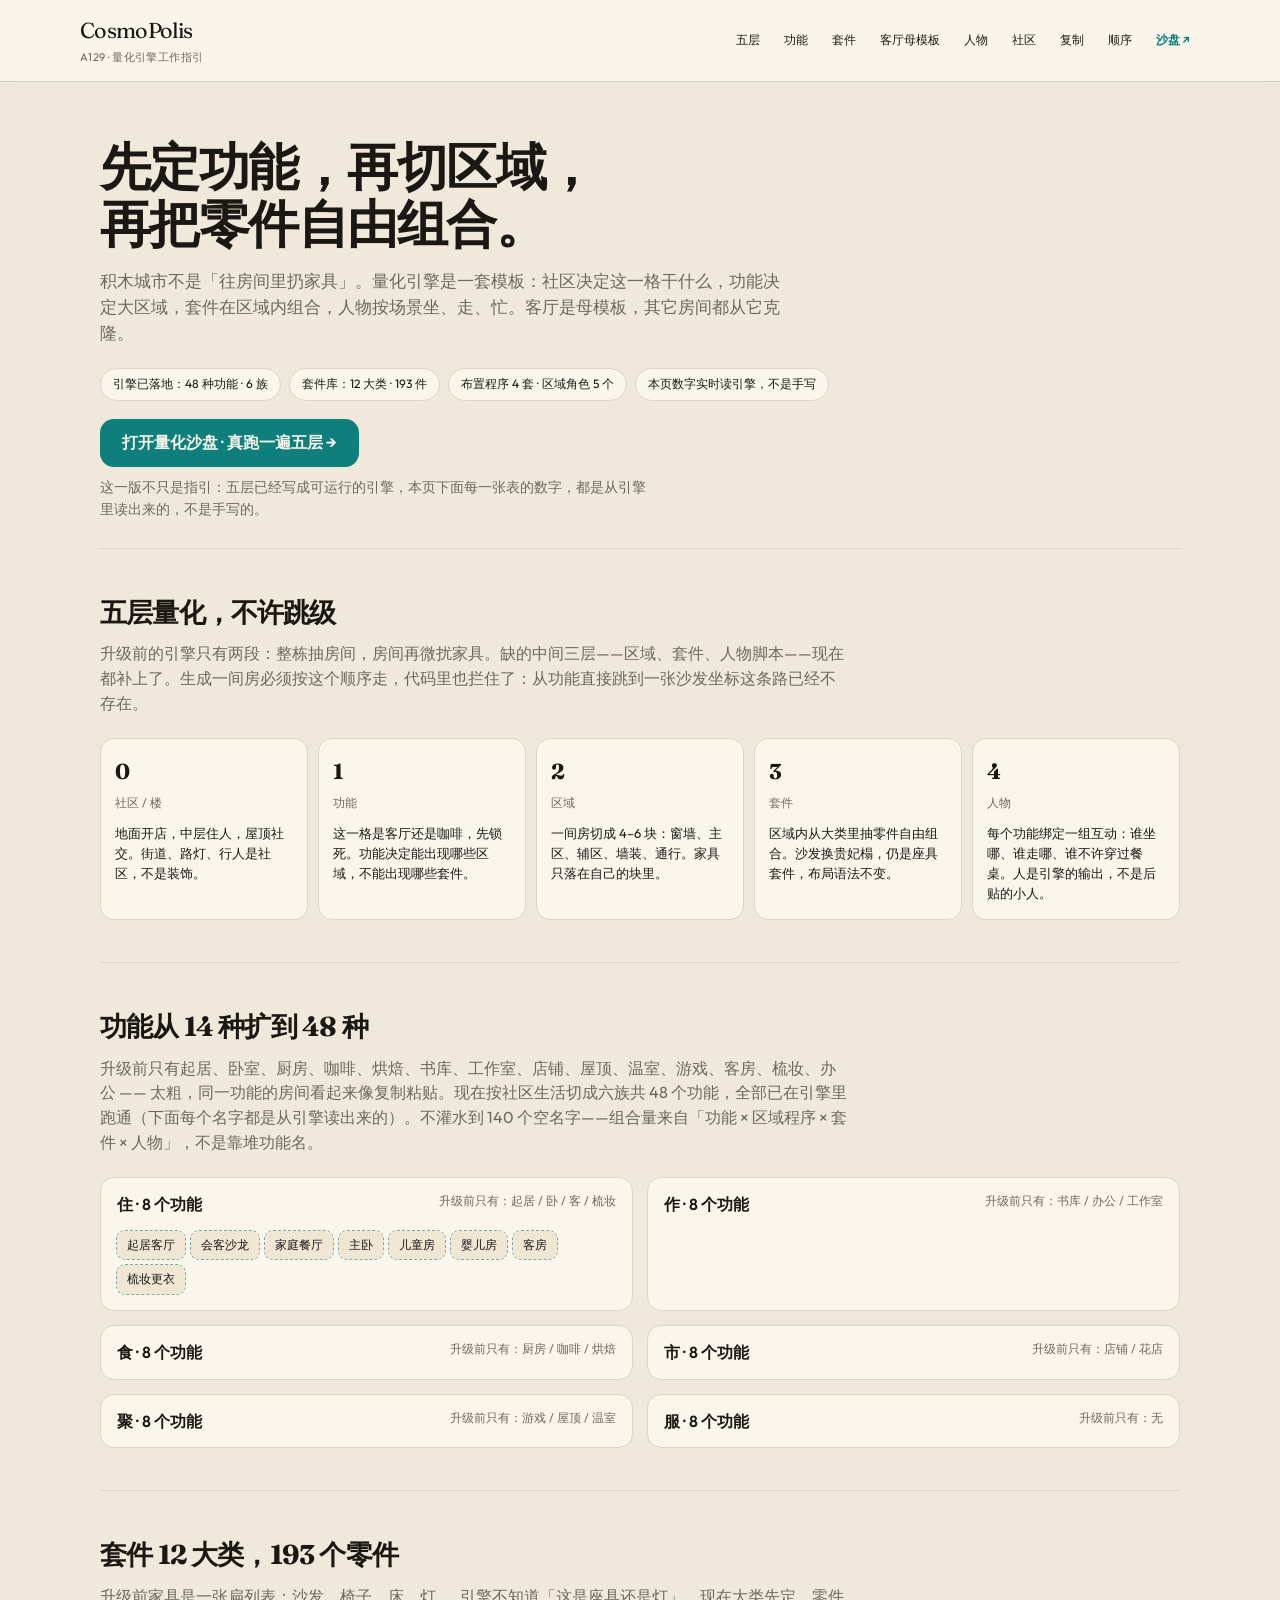
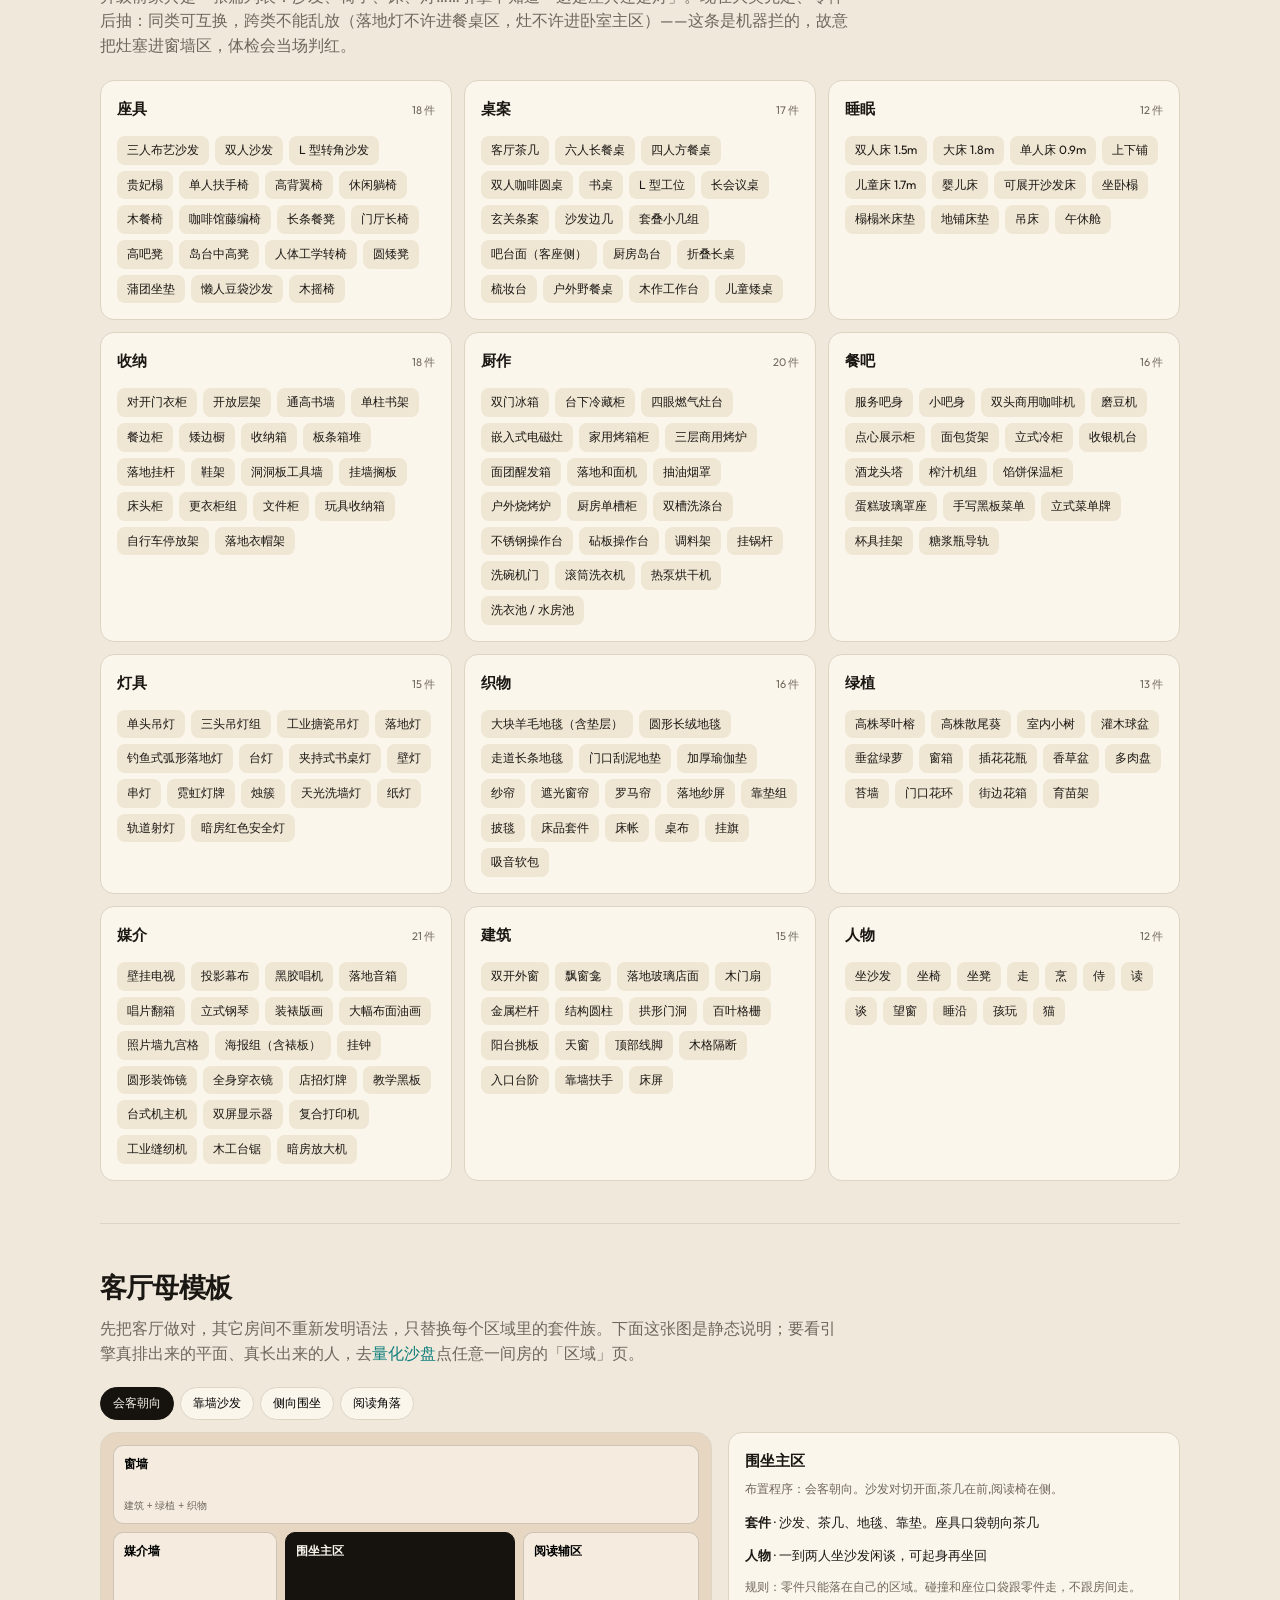
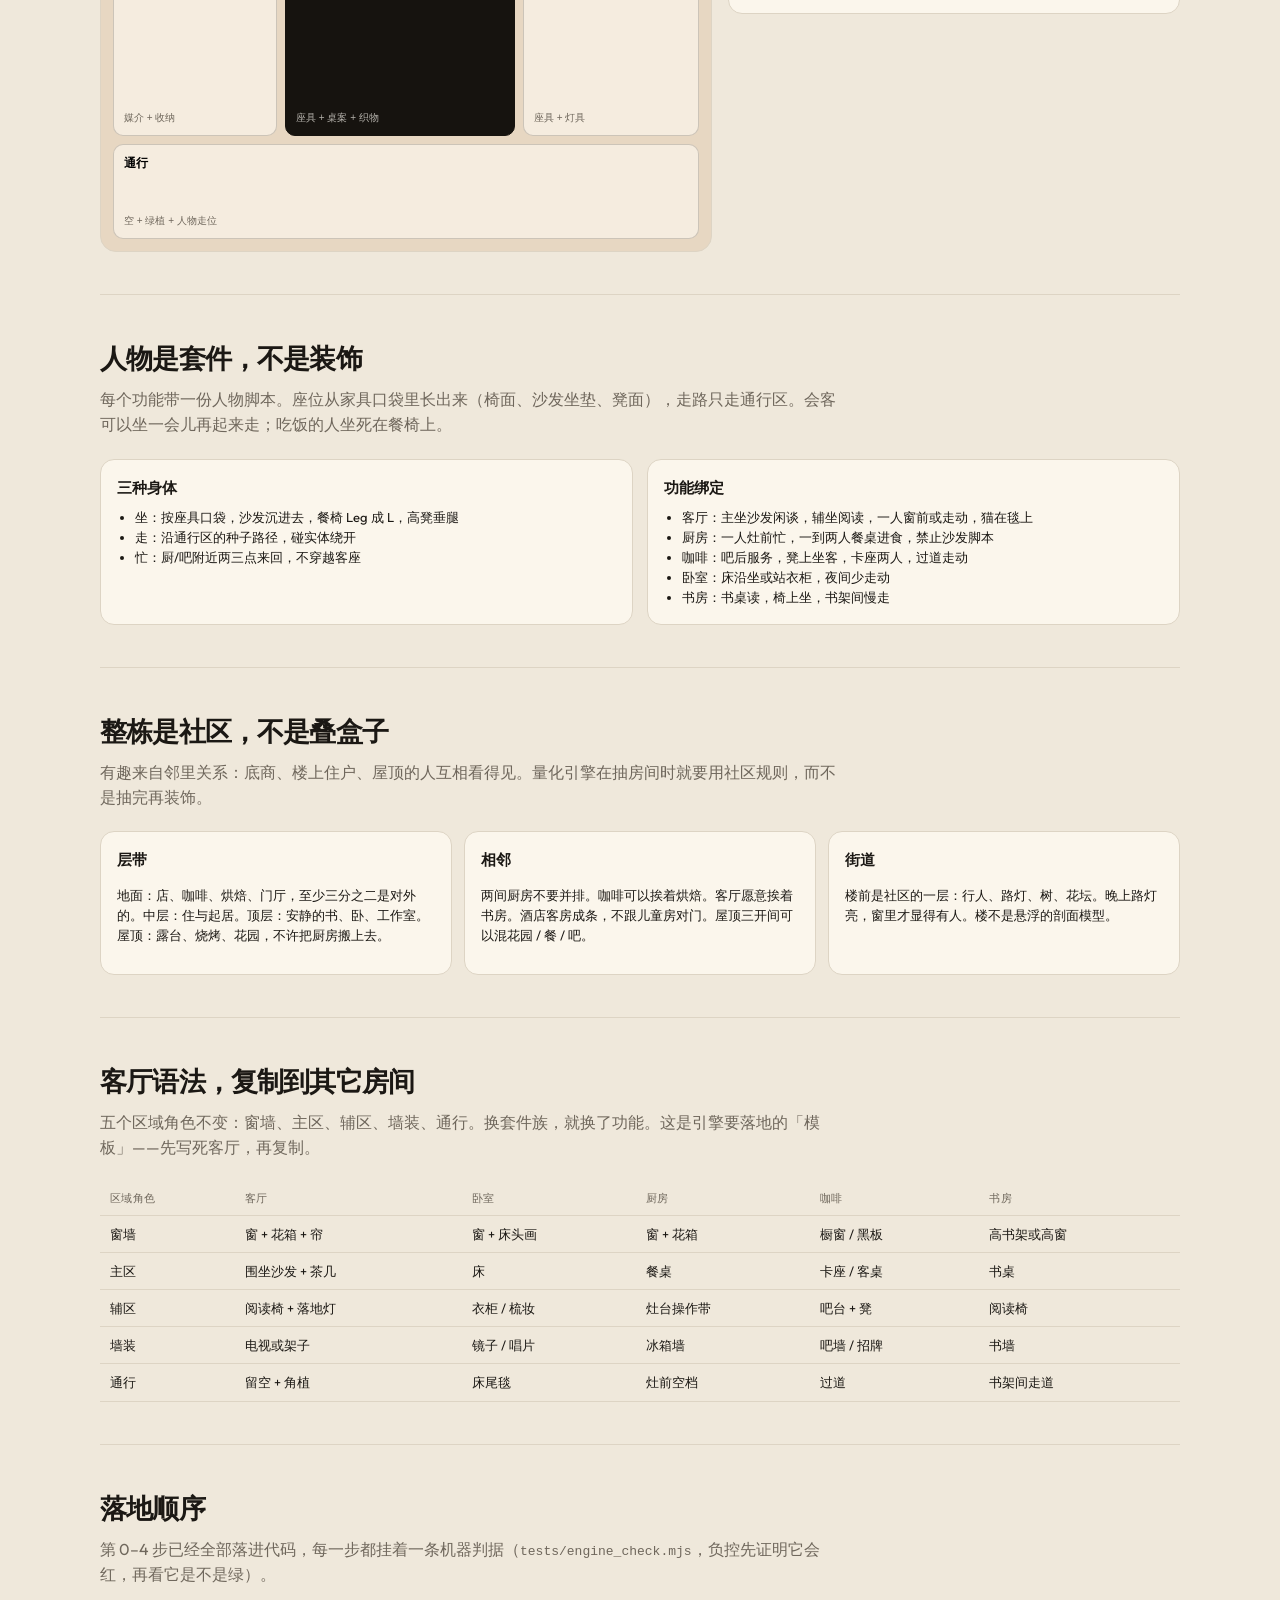
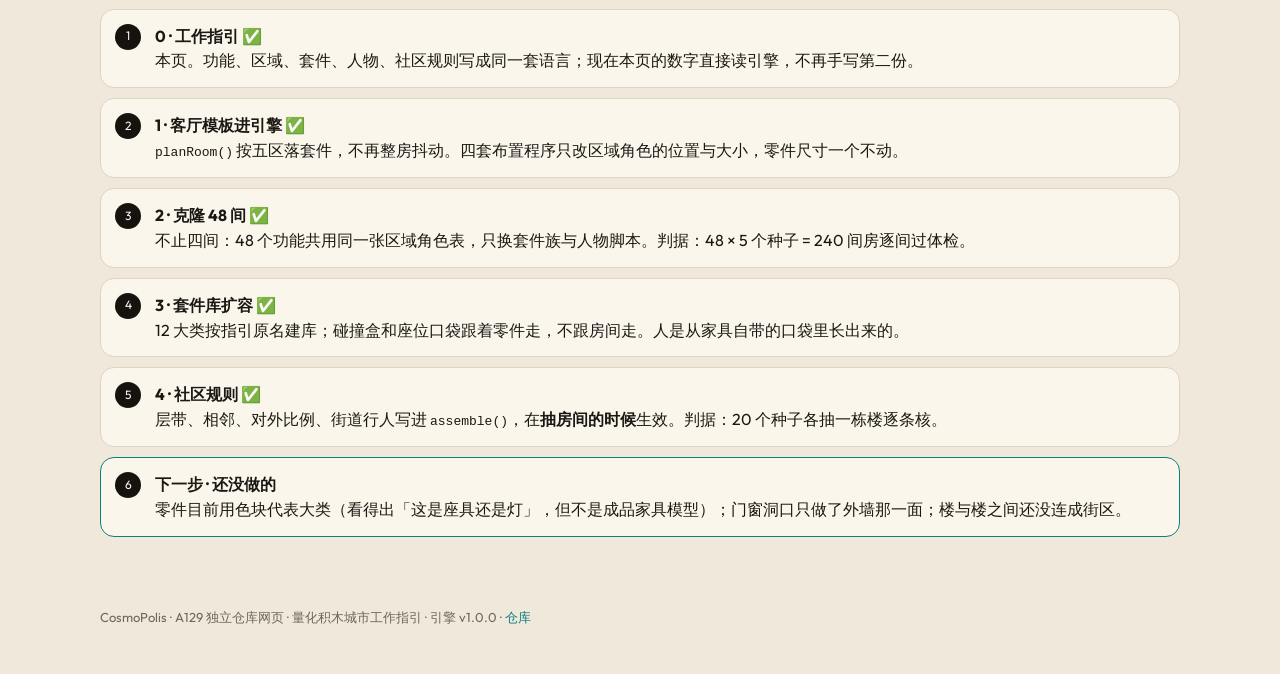
==== commit 8e834f52: "fix: 按独立验收的发现修 4 个真缺陷,机器闸 36→50 条并证明「改坏必红」 原来的 36 条判据能被三种改坏法全绿放过(屋顶放开厨房/临街对外改0/删掉厨房相邻规则), 根因是判据与被判数据" ====
--- a/index.html
+++ b/index.html
@@ -210,7 +210,7 @@
     </section>
 
     <section id="kits">
-      <h2>套件 12 大类，约 120 个零件</h2>
+      <h2>套件 12 大类，<span id="kitcount">…</span> 个零件</h2>
       <p class="sec">
         升级前家具是一张扁列表：沙发、椅子、床、灯……引擎不知道「这是座具还是灯」。现在大类先定、零件后抽：同类可互换，跨类不能乱放（落地灯不许进餐桌区，灶不许进卧室主区）——这条是机器拦的，故意把灶塞进窗墙区，体检会当场判红。
       </p>
@@ -343,6 +343,8 @@
 
     import('./engine/index.mjs').then(m => {
       document.getElementById('ver').textContent = '· 引擎 v' + m.COSMOPOLIS_VERSION;
+      // 这个数也读引擎:上一版这里手写「约 120」,而下面那颗 pill 已经是 193,两个数打架
+      const kc = document.getElementById('kitcount'); if (kc) kc.textContent = String(ENGINE_KITS.length);
       console.log('COSMOPOLIS v' + m.COSMOPOLIS_VERSION);
     });
 
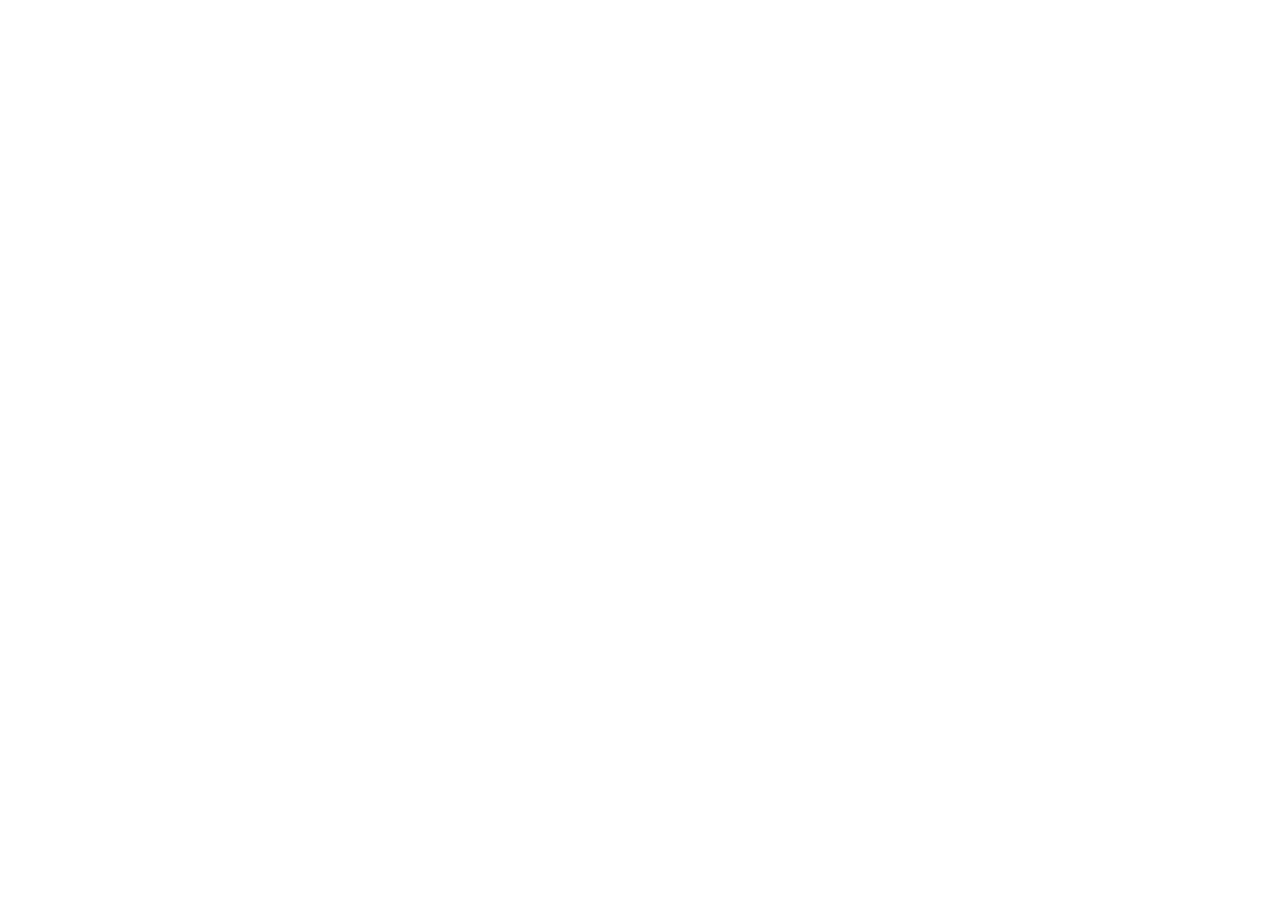
==== commit 33930f39: "首页改为剖楼玩偶屋（可爱三维版）" ====
--- a/index.html
+++ b/index.html
@@ -1,398 +1,19 @@
 <!doctype html>
 <html lang="zh-Hans">
-<head>
-  <meta charset="utf-8" />
-  <meta name="viewport" content="width=device-width, initial-scale=1" />
-  <title>CosmoPolis · 量化引擎工作指引</title>
-  <meta name="description" content="A129 独立仓库网页。积木城市的量化设计引擎：先定功能，再切区域，再拼套件，人物按场景互动。客厅是母模板。" />
-  <link rel="icon" href="./favicon.svg" type="image/svg+xml" />
-  <link rel="preconnect" href="https://fonts.googleapis.com" />
-  <link rel="preconnect" href="https://fonts.gstatic.com" crossorigin />
-  <link href="https://fonts.googleapis.com/css2?family=Fraunces:opsz,wght@9..144,500;9..144,600;9..144,700&family=Outfit:wght@400;500;600&display=swap" rel="stylesheet" />
-  <style>
-    :root {
-      --bg: #efe8db;
-      --surface: #fbf6ec;
-      --surface-2: #efe6d4;
-      --fg: #1b1814;
-      --muted: #6f675c;
-      --faint: #9a9186;
-      --accent: #0f7f7c;
-      --accent-fg: #f7f4ec;
-      --ink: #16130f;
-      --line: #ddd4c4;
-      --display: "Fraunces", ui-serif, Georgia, serif;
-      --sans: "Outfit", ui-sans-serif, system-ui, sans-serif;
-      --radius: 16px;
-      --shadow: 0 10px 40px rgba(22, 19, 15, 0.08);
-    }
-    * { box-sizing: border-box; }
-    html { scroll-behavior: smooth; }
-    body {
-      margin: 0;
-      background: var(--bg);
-      color: var(--fg);
-      font-family: var(--sans);
-      line-height: 1.55;
-      -webkit-font-smoothing: antialiased;
-    }
-    a { color: var(--accent); text-decoration: none; }
-    a:hover { text-decoration: underline; }
-    .wrap { max-width: 1120px; margin: 0 auto; padding: 0 20px; }
-    header.top {
-      position: sticky; top: 0; z-index: 20;
-      background: color-mix(in oklab, var(--surface) 88%, transparent);
-      backdrop-filter: blur(12px);
-      border-bottom: 1px solid var(--line);
-    }
-    .top-inner { display: flex; align-items: center; justify-content: space-between; gap: 16px; padding: 14px 0; }
-    .brand { font-family: var(--display); font-size: 1.35rem; letter-spacing: -0.03em; }
-    .brand span { display: block; font-family: var(--sans); font-size: 11px; color: var(--muted); letter-spacing: 0.04em; margin-top: 2px; }
-    nav.toc { display: flex; gap: 4px; flex-wrap: wrap; }
-    nav.toc a {
-      color: var(--fg); font-size: 12px; padding: 6px 10px; border-radius: 999px;
-      background: transparent; text-decoration: none;
-    }
-    nav.toc a:hover, nav.toc a.on { background: var(--ink); color: var(--accent-fg); }
-    .hero { padding: 56px 0 28px; }
-    h1 { font-family: var(--display); font-size: clamp(2.1rem, 4vw, 3.4rem); line-height: 1.12; letter-spacing: -0.03em; margin: 0 0 16px; font-weight: 600; }
-    .lede { font-size: 1.05rem; color: var(--muted); max-width: 62ch; margin: 0; }
-    .pills { display: flex; flex-wrap: wrap; gap: 8px; margin-top: 22px; }
-    .pill { font-size: 12px; padding: 6px 12px; border-radius: 999px; background: var(--surface); border: 1px solid var(--line); }
-    section { padding: 42px 0; border-top: 1px solid var(--line); }
-    h2 { font-family: var(--display); font-size: 1.7rem; margin: 0 0 8px; letter-spacing: -0.03em; }
-    h3 { font-size: 0.92rem; margin: 22px 0 10px; letter-spacing: 0.04em; text-transform: uppercase; color: var(--muted); font-weight: 600; }
-    p.sec { color: var(--muted); max-width: 68ch; margin: 0 0 22px; }
-    .layers { display: grid; grid-template-columns: repeat(5, 1fr); gap: 10px; }
-    .layer {
-      background: var(--surface); border: 1px solid var(--line); border-radius: 14px; padding: 16px 14px;
-      min-height: 148px;
-    }
-    .layer b { display: block; font-family: var(--display); font-size: 1.35rem; letter-spacing: -0.03em; }
-    .layer small { display: block; color: var(--muted); font-size: 12px; margin: 6px 0 10px; }
-    .layer p { margin: 0; font-size: 13px; }
-    .grid-2 { display: grid; grid-template-columns: 1fr 1fr; gap: 14px; }
-    .grid-3 { display: grid; grid-template-columns: repeat(3, 1fr); gap: 12px; }
-    .card { background: var(--surface); border: 1px solid var(--line); border-radius: 14px; padding: 16px; }
-    .card h4 { margin: 0 0 8px; font-size: 15px; }
-    .card p, .card li { font-size: 13px; color: var(--fg); }
-    .card ul { margin: 0; padding-left: 1.1em; }
-    .fam { border: 1px solid var(--line); border-radius: 14px; background: var(--surface); overflow: hidden; }
-    .fam summary {
-      cursor: pointer; list-style: none; padding: 14px 16px; font-weight: 600; display: flex; justify-content: space-between; gap: 12px;
-    }
-    .fam summary::-webkit-details-marker { display: none; }
-    .fam summary em { font-style: normal; color: var(--muted); font-weight: 400; font-size: 12px; }
-    .fam .body { padding: 0 16px 16px; display: flex; flex-wrap: wrap; gap: 6px; }
-    .chip { font-size: 12px; padding: 5px 10px; border-radius: 8px; background: var(--surface-2); }
-    .now { outline: 1px dashed color-mix(in oklab, var(--accent) 55%, var(--line)); }
-    .kit-head { display: flex; justify-content: space-between; align-items: baseline; gap: 8px; margin-bottom: 8px; }
-    .kit-head span { font-size: 11px; color: var(--muted); }
-    .plan-wrap { display: grid; grid-template-columns: 1.15fr 0.85fr; gap: 16px; align-items: start; }
-    .plan {
-      background: #e7d7c2; border-radius: 16px; padding: 12px; display: grid;
-      grid-template-columns: 28% 1fr 30%;
-      grid-template-rows: 20% 1fr 24%;
-      min-height: 420px; gap: 8px;
-      border: 1px solid var(--line);
-    }
-    .zone {
-      border: 1px solid color-mix(in oklab, var(--ink) 18%, transparent);
-      border-radius: 10px; background: color-mix(in oklab, var(--surface) 70%, transparent);
-      padding: 10px; cursor: pointer; font-size: 12px; display: flex; flex-direction: column; justify-content: space-between;
-      transition: background 150ms cubic-bezier(0.22, 1, 0.36, 1), transform 150ms cubic-bezier(0.22, 1, 0.36, 1);
-    }
-    .zone:hover { background: var(--surface); }
-    .zone.active { background: var(--ink); color: var(--accent-fg); border-color: var(--ink); }
-    .zone.active small { color: color-mix(in oklab, var(--accent-fg) 70%, transparent); }
-    .zone small { color: var(--muted); }
-    .z-win { grid-column: 1 / -1; }
-    .z-circ { grid-column: 1 / -1; }
-    .prog { display: flex; flex-wrap: wrap; gap: 6px; margin: 0 0 12px; }
-    .prog button {
-      font: inherit; font-size: 12px; border: 1px solid var(--line); background: var(--surface); border-radius: 999px; padding: 6px 12px; cursor: pointer;
-    }
-    .prog button.on { background: var(--ink); color: var(--accent-fg); border-color: var(--ink); }
-    table { width: 100%; border-collapse: collapse; font-size: 13px; }
-    th, td { text-align: left; padding: 8px 10px; border-bottom: 1px solid var(--line); vertical-align: top; }
-    th { color: var(--muted); font-weight: 500; font-size: 11px; letter-spacing: 0.04em; text-transform: uppercase; }
-    .steps { counter-reset: step; display: grid; gap: 10px; }
-    .step { background: var(--surface); border: 1px solid var(--line); border-radius: 14px; padding: 14px 16px 14px 54px; position: relative; }
-    .step::before {
-      counter-increment: step; content: counter(step);
-      position: absolute; left: 14px; top: 14px; width: 26px; height: 26px; border-radius: 50%;
-      background: var(--ink); color: var(--accent-fg); display: grid; place-items: center; font-size: 12px;
-    }
-    footer { padding: 28px 0 48px; color: var(--muted); font-size: 13px; }
-    @media (max-width: 860px) {
-      .layers, .grid-2, .grid-3, .plan-wrap { grid-template-columns: 1fr; }
-      .plan { min-height: 360px; }
-      nav.toc { display: none; }
-      h1 { font-size: 2rem; }
-    }
-    @media (prefers-reduced-motion: reduce) {
-      html { scroll-behavior: auto; }
-      .zone { transition: none; }
-    }
-  </style>
-</head>
-<body>
-  <header class="top">
-    <div class="wrap top-inner">
-      <div class="brand">CosmoPolis<span>A129 · 量化引擎工作指引</span></div>
-      <nav class="toc">
-        <a href="#layers">五层</a>
-        <a href="#functions">功能</a>
-        <a href="#kits">套件</a>
-        <a href="#living">客厅母模板</a>
-        <a href="#people">人物</a>
-        <a href="#city">社区</a>
-        <a href="#clone">复制</a>
-        <a href="#phases">顺序</a>
-        <a href="./studio.html" style="color:var(--accent);font-weight:600">沙盘 ↗</a>
-      </nav>
-    </div>
-  </header>
-
-  <main class="wrap">
-    <div class="hero">
-      <h1>先定功能，再切区域，<br />再把零件自由组合。</h1>
-      <p class="lede">
-        积木城市不是「往房间里扔家具」。量化引擎是一套模板：社区决定这一格干什么，功能决定大区域，套件在区域内组合，人物按场景坐、走、忙。客厅是母模板，其它房间都从它克隆。
-      </p>
-      <div class="pills" id="live-pills">
-        <span class="pill">正在读引擎…</span>
-      </div>
-      <p style="margin:18px 0 0">
-        <a href="./studio.html" style="display:inline-flex;align-items:center;gap:10px;min-height:48px;padding:0 22px;
-           background:var(--accent);color:var(--accent-fg);border-radius:14px;font-weight:600;text-decoration:none">
-          打开量化沙盘 · 真跑一遍五层 →
-        </a>
-      </p>
-      <p class="lede" style="font-size:14px;color:var(--muted);margin-top:10px">
-        这一版不只是指引：五层已经写成可运行的引擎，本页下面每一张表的数字，都是从引擎里读出来的，不是手写的。
-      </p>
-    </div>
-
-    <section id="layers">
-      <h2>五层量化，不许跳级</h2>
-      <p class="sec">升级前的引擎只有两段：整栋抽房间，房间再微扰家具。缺的中间三层——区域、套件、人物脚本——现在都补上了。生成一间房必须按这个顺序走，代码里也拦住了：从功能直接跳到一张沙发坐标这条路已经不存在。</p>
-      <div class="layers">
-        <article class="layer">
-          <b>0</b><small>社区 / 楼</small>
-          <p>地面开店，中层住人，屋顶社交。街道、路灯、行人是社区，不是装饰。</p>
-        </article>
-        <article class="layer">
-          <b>1</b><small>功能</small>
-          <p>这一格是客厅还是咖啡，先锁死。功能决定能出现哪些区域，不能出现哪些套件。</p>
-        </article>
-        <article class="layer">
-          <b>2</b><small>区域</small>
-          <p>一间房切成 4–6 块：窗墙、主区、辅区、墙装、通行。家具只落在自己的块里。</p>
-        </article>
-        <article class="layer">
-          <b>3</b><small>套件</small>
-          <p>区域内从大类里抽零件自由组合。沙发换贵妃榻，仍是座具套件，布局语法不变。</p>
-        </article>
-        <article class="layer">
-          <b>4</b><small>人物</small>
-          <p>每个功能绑定一组互动：谁坐哪、谁走哪、谁不许穿过餐桌。人是引擎的输出，不是后贴的小人。</p>
-        </article>
-      </div>
-    </section>
-
-    <section id="functions">
-      <h2>功能从 14 种扩到 48 种</h2>
-      <p class="sec">
-        升级前只有起居、卧室、厨房、咖啡、烘焙、书库、工作室、店铺、屋顶、温室、游戏、客房、梳妆、办公 —— 太粗，同一功能的房间看起来像复制粘贴。现在按社区生活切成六族共 48 个功能，全部已在引擎里跑通（下面每个名字都是从引擎读出来的）。不灌水到 140 个空名字——组合量来自「功能 × 区域程序 × 套件 × 人物」，不是靠堆功能名。
-      </p>
-      <div class="grid-2" id="fn-list"></div>
-    </section>
-
-    <section id="kits">
-      <h2>套件 12 大类，<span id="kitcount">…</span> 个零件</h2>
-      <p class="sec">
-        升级前家具是一张扁列表：沙发、椅子、床、灯……引擎不知道「这是座具还是灯」。现在大类先定、零件后抽：同类可互换，跨类不能乱放（落地灯不许进餐桌区，灶不许进卧室主区）——这条是机器拦的，故意把灶塞进窗墙区，体检会当场判红。
-      </p>
-      <div class="grid-3" id="kit-list"></div>
-    </section>
-
-    <section id="living">
-      <h2>客厅母模板</h2>
-      <p class="sec">先把客厅做对，其它房间不重新发明语法，只替换每个区域里的套件族。下面这张图是静态说明；要看引擎真排出来的平面、真长出来的人，去<a href="./studio.html">量化沙盘</a>点任意一间房的「区域」页。</p>
-      <div class="prog" id="programs"></div>
-      <div class="plan-wrap">
-        <div>
-          <div class="plan" id="plan"></div>
-        </div>
-        <aside class="card" id="zone-detail">
-          <h4>点一个区域</h4>
-          <p>窗墙、围坐、阅读角、媒介墙、通行，五块把一间客厅说完。</p>
-        </aside>
-      </div>
-    </section>
-
-    <section id="people">
-      <h2>人物是套件，不是装饰</h2>
-      <p class="sec">每个功能带一份人物脚本。座位从家具口袋里长出来（椅面、沙发坐垫、凳面），走路只走通行区。会客可以坐一会儿再起来走；吃饭的人坐死在餐椅上。</p>
-      <div class="grid-2">
-        <article class="card">
-          <h4>三种身体</h4>
-          <ul>
-            <li>坐：按座具口袋，沙发沉进去，餐椅 Leg 成 L，高凳垂腿</li>
-            <li>走：沿通行区的种子路径，碰实体绕开</li>
-            <li>忙：厨/吧附近两三点来回，不穿越客座</li>
-          </ul>
-        </article>
-        <article class="card">
-          <h4>功能绑定</h4>
-          <ul>
-            <li>客厅：主坐沙发闲谈，辅坐阅读，一人窗前或走动，猫在毯上</li>
-            <li>厨房：一人灶前忙，一到两人餐桌进食，禁止沙发脚本</li>
-            <li>咖啡：吧后服务，凳上坐客，卡座两人，过道走动</li>
-            <li>卧室：床沿坐或站衣柜，夜间少走动</li>
-            <li>书房：书桌读，椅上坐，书架间慢走</li>
-          </ul>
-        </article>
-      </div>
-    </section>
-
-    <section id="city">
-      <h2>整栋是社区，不是叠盒子</h2>
-      <p class="sec">有趣来自邻里关系：底商、楼上住户、屋顶的人互相看得见。量化引擎在抽房间时就要用社区规则，而不是抽完再装饰。</p>
-      <div class="grid-3">
-        <article class="card">
-          <h4>层带</h4>
-          <p>地面：店、咖啡、烘焙、门厅，至少三分之二是对外的。中层：住与起居。顶层：安静的书、卧、工作室。屋顶：露台、烧烤、花园，不许把厨房搬上去。</p>
-        </article>
-        <article class="card">
-          <h4>相邻</h4>
-          <p>两间厨房不要并排。咖啡可以挨着烘焙。客厅愿意挨着书房。酒店客房成条，不跟儿童房对门。屋顶三开间可以混花园 / 餐 / 吧。</p>
-        </article>
-        <article class="card">
-          <h4>街道</h4>
-          <p>楼前是社区的一层：行人、路灯、树、花坛。晚上路灯亮，窗里才显得有人。楼不是悬浮的剖面模型。</p>
-        </article>
-      </div>
-    </section>
-
-    <section id="clone">
-      <h2>客厅语法，复制到其它房间</h2>
-      <p class="sec">五个区域角色不变：窗墙、主区、辅区、墙装、通行。换套件族，就换了功能。这是引擎要落地的「模板」——先写死客厅，再复制。</p>
-      <div style="overflow-x:auto">
-        <table>
-          <thead>
-            <tr><th>区域角色</th><th>客厅</th><th>卧室</th><th>厨房</th><th>咖啡</th><th>书房</th></tr>
-          </thead>
-          <tbody>
-            <tr><td>窗墙</td><td>窗 + 花箱 + 帘</td><td>窗 + 床头画</td><td>窗 + 花箱</td><td>橱窗 / 黑板</td><td>高书架或高窗</td></tr>
-            <tr><td>主区</td><td>围坐沙发 + 茶几</td><td>床</td><td>餐桌</td><td>卡座 / 客桌</td><td>书桌</td></tr>
-            <tr><td>辅区</td><td>阅读椅 + 落地灯</td><td>衣柜 / 梳妆</td><td>灶台操作带</td><td>吧台 + 凳</td><td>阅读椅</td></tr>
-            <tr><td>墙装</td><td>电视或架子</td><td>镜子 / 唱片</td><td>冰箱墙</td><td>吧墙 / 招牌</td><td>书墙</td></tr>
-            <tr><td>通行</td><td>留空 + 角植</td><td>床尾毯</td><td>灶前空档</td><td>过道</td><td>书架间走道</td></tr>
-          </tbody>
-        </table>
-      </div>
-    </section>
-
-    <section id="phases">
-      <h2>落地顺序</h2>
-      <p class="sec">第 0–4 步已经全部落进代码，每一步都挂着一条机器判据（<code>tests/engine_check.mjs</code>，负控先证明它会红，再看它是不是绿）。</p>
-      <div class="steps">
-        <div class="step"><strong>0 · 工作指引</strong> ✅<br />本页。功能、区域、套件、人物、社区规则写成同一套语言；现在本页的数字直接读引擎，不再手写第二份。</div>
-        <div class="step"><strong>1 · 客厅模板进引擎</strong> ✅<br /><code>planRoom()</code> 按五区落套件，不再整房抖动。四套布置程序只改区域角色的位置与大小，零件尺寸一个不动。</div>
-        <div class="step"><strong>2 · 克隆 48 间</strong> ✅<br />不止四间：48 个功能共用同一张区域角色表，只换套件族与人物脚本。判据：48 × 5 个种子 = 240 间房逐间过体检。</div>
-        <div class="step"><strong>3 · 套件库扩容</strong> ✅<br />12 大类按指引原名建库；碰撞盒和座位口袋跟着零件走，不跟房间走。人是从家具自带的口袋里长出来的。</div>
-        <div class="step"><strong>4 · 社区规则</strong> ✅<br />层带、相邻、对外比例、街道行人写进 <code>assemble()</code>，在<b>抽房间的时候</b>生效。判据：20 个种子各抽一栋楼逐条核。</div>
-        <div class="step" style="border-color:var(--accent)"><strong>下一步 · 还没做的</strong><br />零件目前用色块代表大类（看得出「这是座具还是灯」，但不是成品家具模型）；门窗洞口只做了外墙那一面；楼与楼之间还没连成街区。</div>
-      </div>
-    </section>
-
-    <footer>
-      CosmoPolis · A129 独立仓库网页 · 量化积木城市工作指引 <span id="ver"></span>
-      · <a href="https://github.com/dannyling111/a129-cosmopolis">仓库</a>
-    </footer>
-  </main>
-
-  <script type="module">
-    // 🔴 这一页不再自己存一份功能表/套件表 —— 全部从引擎读。
-    // 两份真理源必然会漂:指引说 120 件、引擎里是别的数,而谁都不会发现。
-    import { FUNCTIONS, FN_FAMILIES } from './engine/functions.mjs';
-    import { KITS as ENGINE_KITS, KIT_CATS } from './engine/kits.mjs';
-    import { PROGRAMS as ENGINE_PROGRAMS, ZONE_ROLES } from './engine/zones.mjs';
-
-    const FAM_NOW = { dwell:'起居 / 卧 / 客 / 梳妆', make:'书库 / 办公 / 工作室', cook:'厨房 / 咖啡 / 烘焙',
-                      shop:'店铺 / 花店', gather:'游戏 / 屋顶 / 温室', service:'无' };
-    const FNS = FN_FAMILIES.map(f => ({
-      id: f.id, name: f.cn, n: String(FUNCTIONS.filter(x => x.fam === f.id).length),
-      now: FAM_NOW[f.id] || '—',
-      items: FUNCTIONS.filter(x => x.fam === f.id).map(x => x.cn),
-    }));
-    const KITS = KIT_CATS.map(c => ({
-      name: c.cn,
-      items: ENGINE_KITS.filter(k => k.cat === c.id).map(k => k.cn),
-    }));
-    const PROGRAMS = ENGINE_PROGRAMS.map((p, i) => ({ id: i, name: p.cn, hint: p.hint }));
-
-    document.getElementById('live-pills').innerHTML = [
-      `引擎已落地：${FUNCTIONS.length} 种功能 · ${FN_FAMILIES.length} 族`,
-      `套件库：${KIT_CATS.length} 大类 · ${ENGINE_KITS.length} 件`,
-      `布置程序 ${ENGINE_PROGRAMS.length} 套 · 区域角色 ${ZONE_ROLES.length} 个`,
-      `本页数字实时读引擎，不是手写`,
-    ].map(t => `<span class="pill">${t}</span>`).join('');
-
-    import('./engine/index.mjs').then(m => {
-      document.getElementById('ver').textContent = '· 引擎 v' + m.COSMOPOLIS_VERSION;
-      // 这个数也读引擎:上一版这里手写「约 120」,而下面那颗 pill 已经是 193,两个数打架
-      const kc = document.getElementById('kitcount'); if (kc) kc.textContent = String(ENGINE_KITS.length);
-      console.log('COSMOPOLIS v' + m.COSMOPOLIS_VERSION);
-    });
-
-    const ZONES = [
-      { id: "win", name: "窗墙", cls: "z-win", kits: "窗、花箱、帘、窗下暖气或矮柜", people: "可站一人望街，不设座", role: "建筑 + 绿植 + 织物" },
-      { id: "media", name: "媒介墙", cls: "", kits: "电视或通高架、画、唱片、落地灯避开主区", people: "不坐在这里，只经过", role: "媒介 + 收纳" },
-      { id: "lounge", name: "围坐主区", cls: "", kits: "沙发、茶几、地毯、靠垫。座具口袋朝向茶几", people: "一到两人坐沙发闲谈，可起身再坐回", role: "座具 + 桌案 + 织物" },
-      { id: "read", name: "阅读辅区", cls: "", kits: "扶手椅、边几、落地灯、一小盆绿植", people: "一人坐着读，面向主区或窗", role: "座具 + 灯具" },
-      { id: "circ", name: "通行", cls: "z-circ", kits: "角植、偶尔猫。禁止大餐桌、禁止落地灯插在路中间", people: "走动只走这一带，路径绕开主区和辅区", role: "空 + 绿植 + 人物走位" },
-    ];
-
-    const fnBox = document.getElementById("fn-list");
-    FNS.forEach((f) => {
-      const d = document.createElement("details");
-      d.className = "fam";
-      d.open = f.id === "dwell";
-      d.innerHTML = `<summary>${f.name} · ${f.items.length} 个功能 <em>升级前只有：${f.now}</em></summary><div class="body">${f.items.map((x) => `<span class="chip now">${x}</span>`).join("")}</div>`;
-      fnBox.appendChild(d);
-    });
-
-    const kitBox = document.getElementById("kit-list");
-    KITS.forEach((k) => {
-      const el = document.createElement("article");
-      el.className = "card";
-      el.innerHTML = `<div class="kit-head"><h4>${k.name}</h4><span>${k.items.length} 件</span></div><div class="body" style="display:flex;flex-wrap:wrap;gap:6px">${k.items.map((x) => `<span class="chip">${x}</span>`).join("")}</div>`;
-      kitBox.appendChild(el);
-    });
-
-    const plan = document.getElementById("plan");
-    const detail = document.getElementById("zone-detail");
-    const prog = document.getElementById("programs");
-    let activeProg = 0;
-    let activeZone = "lounge";
-
-    function renderPrograms() {
-      prog.innerHTML = PROGRAMS.map((p) => `<button type="button" class="${p.id===activeProg?"on":""}" data-p="${p.id}">${p.name}</button>`).join("");
-      prog.querySelectorAll("button").forEach((b) => b.onclick = () => { activeProg = +b.dataset.p; renderPrograms(); renderPlan(); renderDetail(); });
-    }
-    function renderPlan() {
-      plan.innerHTML = ZONES.map((z) => `<button type="button" class="zone ${z.cls} ${z.id===activeZone?"active":""}" data-z="${z.id}"><strong>${z.name}</strong><small>${z.role}</small></button>`).join("");
-      plan.querySelectorAll(".zone").forEach((b) => b.onclick = () => { activeZone = b.dataset.z; renderPlan(); renderDetail(); });
-    }
-    function renderDetail() {
-      const z = ZONES.find((x) => x.id === activeZone);
-      const p = PROGRAMS[activeProg];
-      detail.innerHTML = `<h4>${z.name}</h4><p style="color:var(--muted);font-size:12px;margin:0 0 10px">布置程序：${p.name}。${p.hint}</p><p><strong>套件</strong> · ${z.kits}</p><p><strong>人物</strong> · ${z.people}</p><p style="color:var(--muted);font-size:12px;margin:12px 0 0">规则：零件只能落在自己的区域。碰撞和座位口袋跟零件走，不跟房间走。</p>`;
-    }
-    renderPrograms(); renderPlan(); renderDetail();
-  </script>
-</body>
+  <head>
+    <meta charset="utf-8" />
+    <meta name="viewport" content="width=device-width, initial-scale=1, viewport-fit=cover" />
+    <title>CosmoPolis</title>
+    <meta name="theme-color" content="#0f7f7c" />
+    <meta
+      name="description"
+      content="量化积木城市：热带客厅、巴黎咖啡、纽约烘焙，切进同一栋楼。"
+    />
+    <link rel="icon" type="image/svg+xml" href="./favicon.svg" />
+    <script type="module" crossorigin src="/a129-cosmopolis/assets/index-ByIACJOg.js"></script>
+    <link rel="stylesheet" crossorigin href="/a129-cosmopolis/assets/index-BCpDj-1c.css">
+  </head>
+  <body class="antialiased">
+    <div id="root"></div>
+  </body>
 </html>
